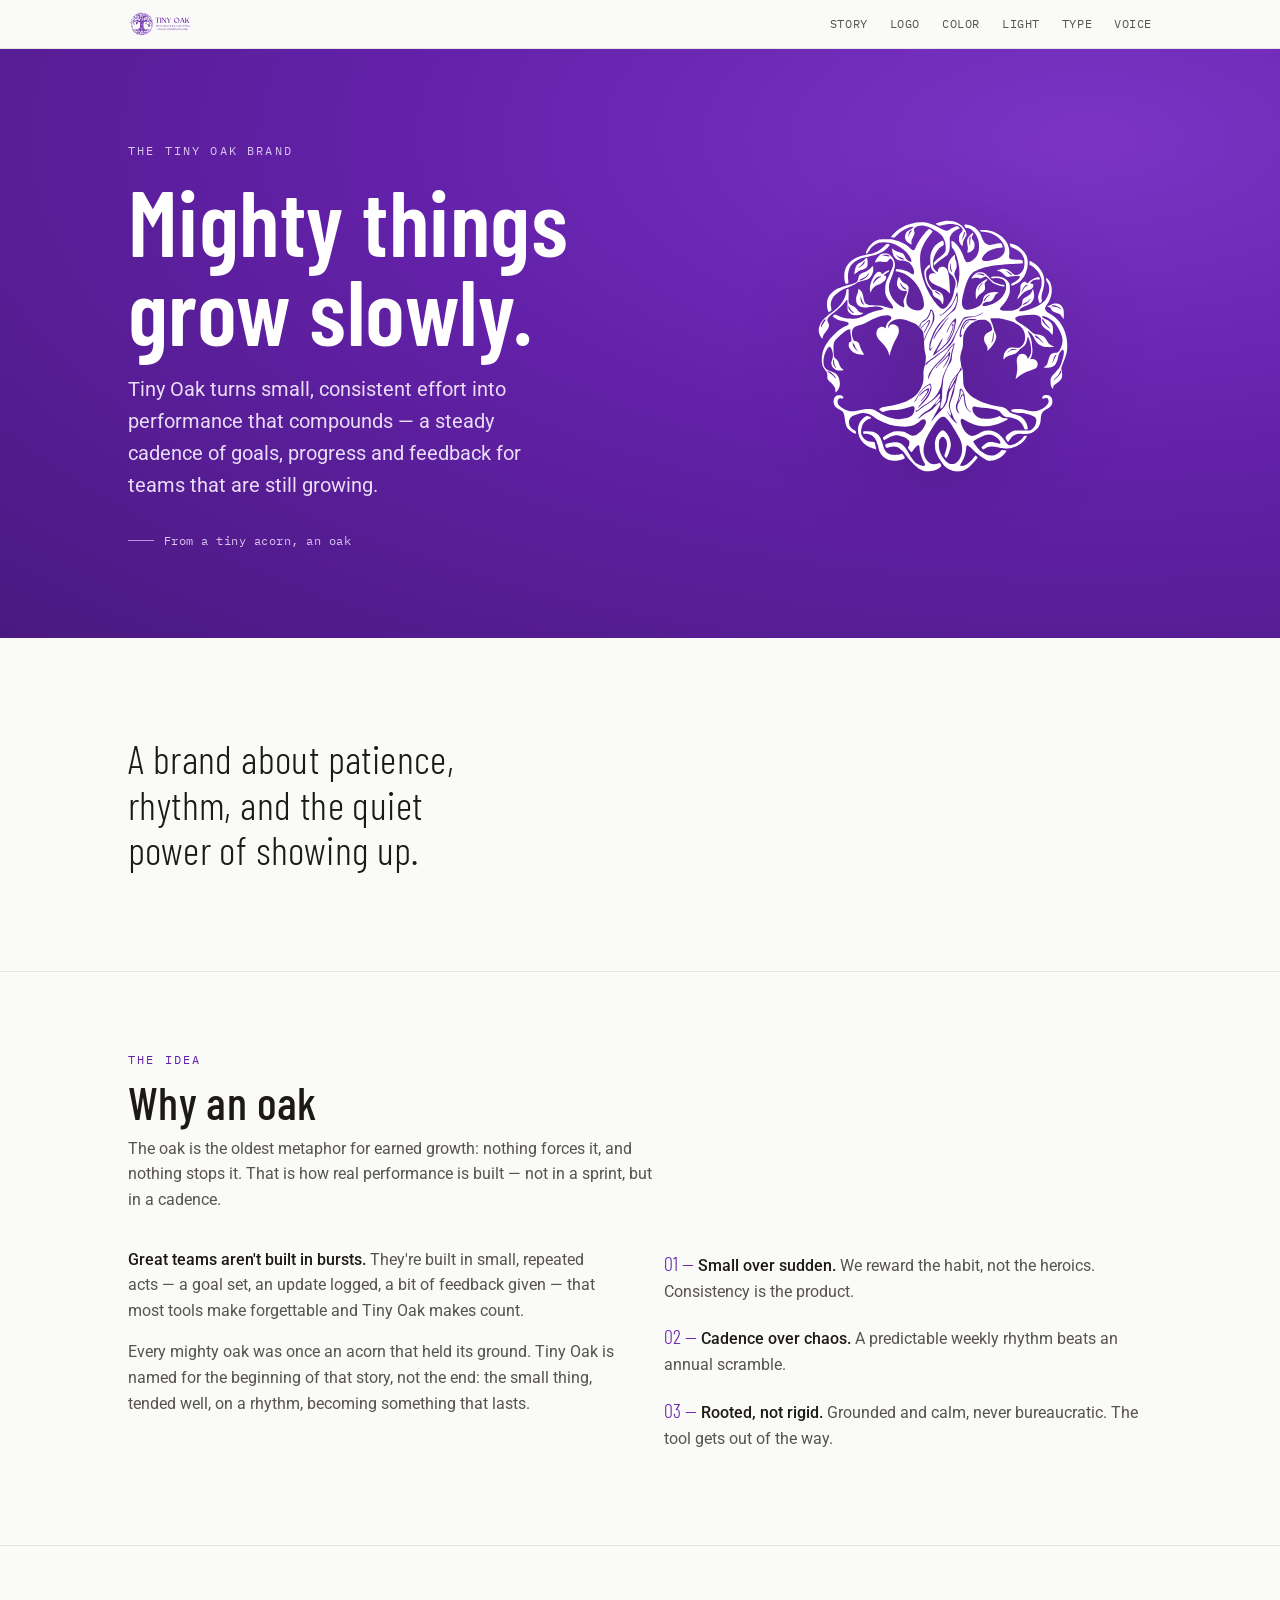
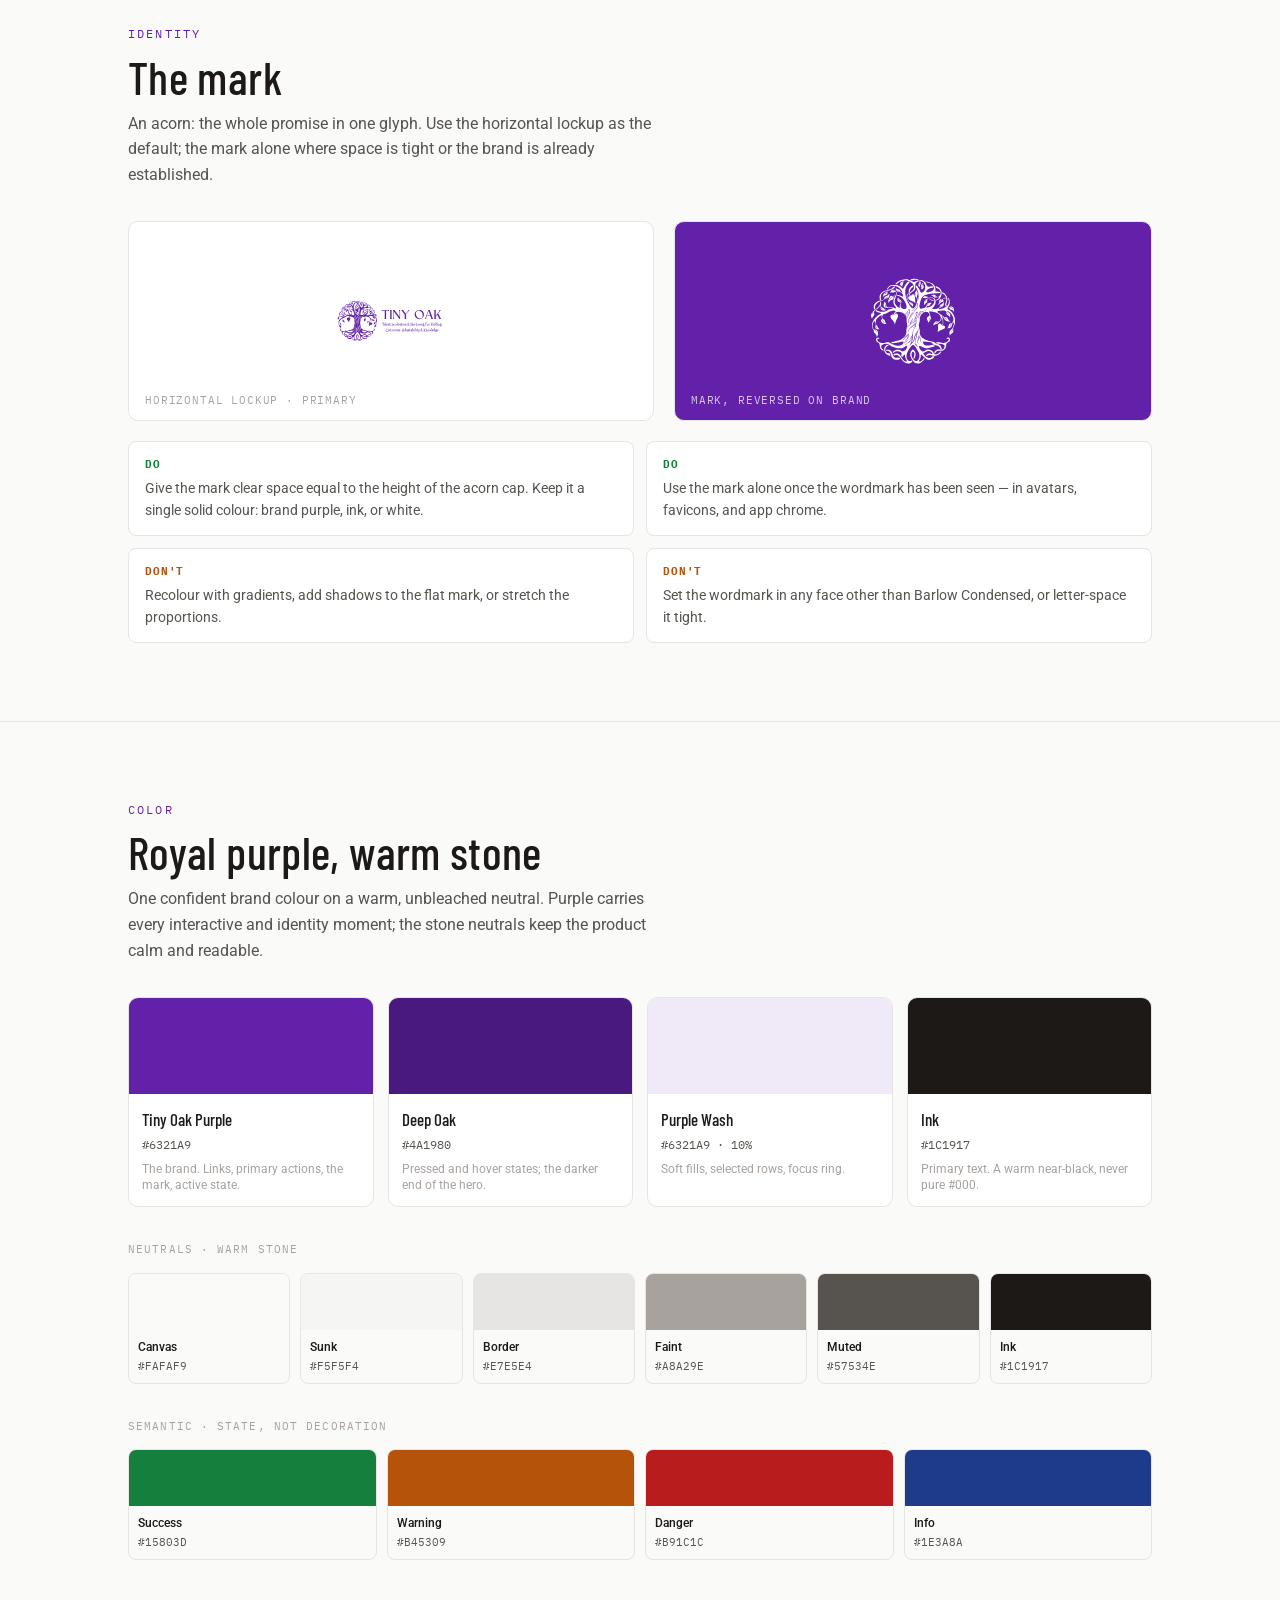
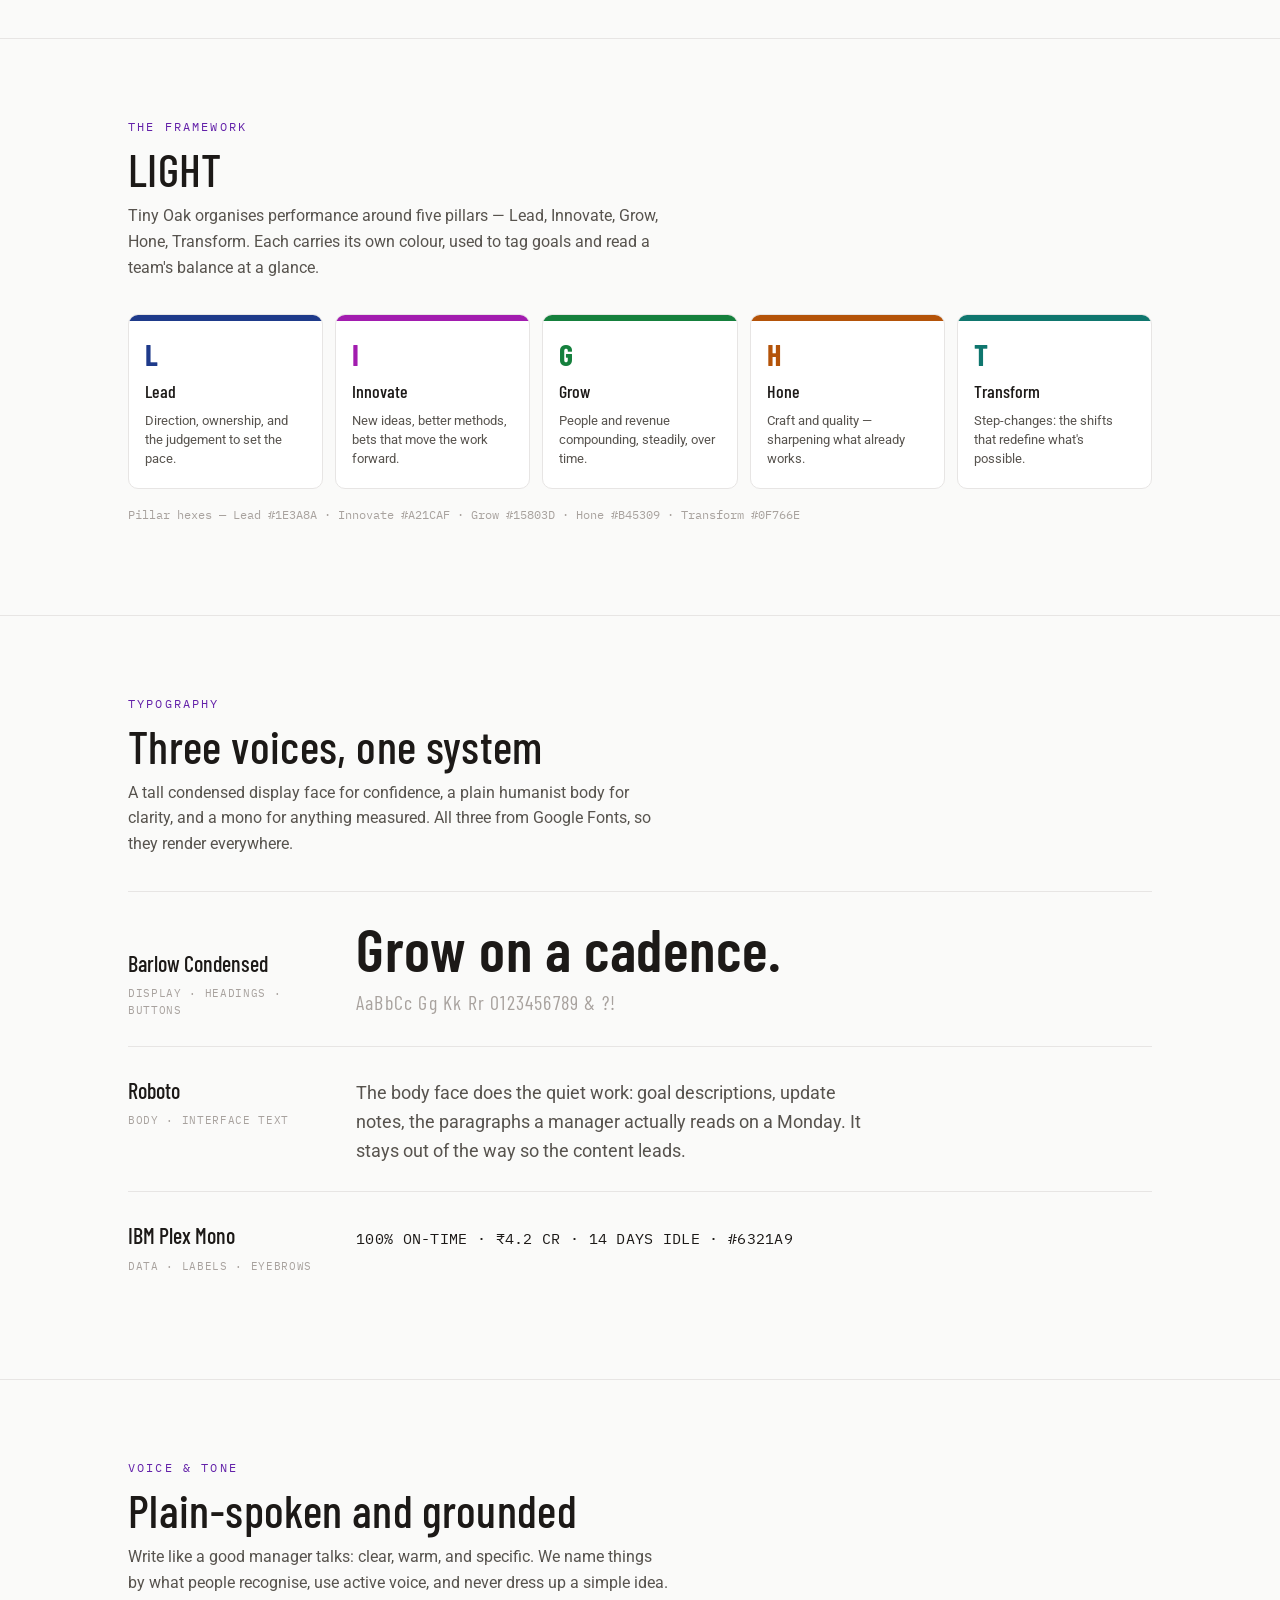
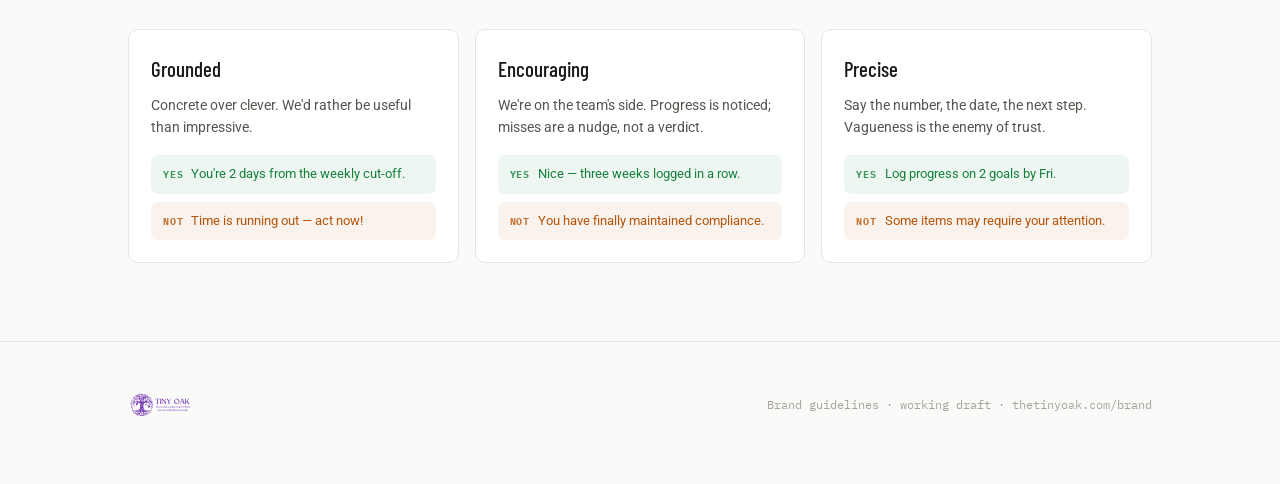
==== brand/index.html @ 5300f703 "Add Tiny Oak /brand guidelines page Static, no-build brand page for thetinyoak.com/brand: story, log" ====
<!doctype html>
<html lang="en">
<head>
<meta charset="utf-8">
<meta name="viewport" content="width=device-width, initial-scale=1">
<title>Tiny Oak — Brand</title>
<meta name="description" content="Tiny Oak brand guidelines: story, logo, colour, the LIGHT framework, typography and voice.">
<meta name="theme-color" content="#6321A9">
<link rel="icon" href="/favicon.svg" type="image/svg+xml">
<link rel="preconnect" href="https://fonts.googleapis.com">
<link rel="preconnect" href="https://fonts.gstatic.com" crossorigin>
<link rel="stylesheet" href="https://fonts.googleapis.com/css2?family=Barlow+Condensed:wght@300;400;500;600;700&family=IBM+Plex+Mono:wght@400;500&family=Roboto:wght@300;400;500;700&display=swap">
<style>
  :root {
    --canvas:#fafaf9; --surface:#ffffff; --surface-sunk:#f5f5f4;
    --border:#e7e5e4; --border-strong:#d6d3d1;
    --ink:#1c1917; --ink-muted:#57534e; --ink-faint:#a8a29e;
    --brand:#6321A9; --brand-soft:#6321a91a; --brand-strong:#4A1980;
    --lead:#1E3A8A; --innovate:#A21CAF; --grow:#15803D; --hone:#B45309; --transform:#0F766E;
    --font-display:'Barlow Condensed','Helvetica Neue',sans-serif;
    --font-body:'Roboto','Helvetica Neue',sans-serif;
    --font-mono:'IBM Plex Mono','Menlo',monospace;
    --maxw:1080px;
  }
  * { box-sizing: border-box; }
  html { scroll-behavior: smooth; }
  body { margin: 0; background: var(--canvas); color: var(--ink); font-family: var(--font-body); font-size: 16px; line-height: 1.6; -webkit-font-smoothing: antialiased; }
  img { max-width: 100%; }
  .mono { font-family: var(--font-mono); }
  .eyebrow { font-family: var(--font-mono); font-size: 12px; letter-spacing: .18em; text-transform: uppercase; color: var(--brand); }
  .wrap { max-width: var(--maxw); margin: 0 auto; padding: 0 28px; }
  .mark-white { filter: brightness(0) invert(1); }

  .bar { position: sticky; top: 0; z-index: 20; background: rgba(250,250,249,.86); backdrop-filter: saturate(1.4) blur(10px); border-bottom: 1px solid var(--border); }
  .bar-in { max-width: var(--maxw); margin: 0 auto; padding: 11px 28px; display: flex; align-items: center; justify-content: space-between; gap: 20px; }
  .bar-logo img { height: 26px; display: block; }
  .bar-nav { display: flex; gap: 22px; }
  .bar-nav a { font-family: var(--font-mono); font-size: 11.5px; letter-spacing: .05em; text-transform: uppercase; color: var(--ink-muted); text-decoration: none; }
  .bar-nav a:hover { color: var(--brand); }
  @media (max-width: 760px){ .bar-nav { display: none; } }

  .hero { position: relative; overflow: hidden; background: var(--brand); color: #fff; }
  .hero::after { content:""; position:absolute; inset:0; background: radial-gradient(120% 120% at 85% 15%, #7b34c4 0%, #6321A9 45%, #4A1980 100%); z-index:0; }
  .hero-in { position: relative; z-index: 1; max-width: var(--maxw); margin: 0 auto; padding: 92px 28px 88px; display: grid; grid-template-columns: 1.35fr 1fr; gap: 40px; align-items: center; }
  @media (max-width: 820px){ .hero-in { grid-template-columns: 1fr; padding: 64px 28px 60px; } }
  .hero .eyebrow { color: #d9c6f2; }
  .hero h1 { font-family: var(--font-display); font-weight: 600; font-size: clamp(46px, 8vw, 92px); line-height: .96; letter-spacing: .005em; margin: 16px 0 0; text-wrap: balance; }
  .hero p { font-size: clamp(16px, 2vw, 20px); color: #e9dcf7; max-width: 40ch; margin: 20px 0 0; }
  .hero-mark { display: grid; place-items: center; }
  .hero-mark img { width: min(260px, 66vw); height: auto; filter: brightness(0) invert(1) drop-shadow(0 12px 40px rgba(0,0,0,.28)); }
  .hero-tag { margin-top: 30px; display: inline-flex; gap: 10px; align-items: center; font-family: var(--font-mono); font-size: 12px; letter-spacing: .04em; color: #d9c6f2; }
  .hero-tag span { width: 26px; height: 1px; background: #b98fe4; }

  section { padding: 78px 0; border-bottom: 1px solid var(--border); }
  section.tight { padding: 58px 0; }
  .lede { font-family: var(--font-display); font-weight: 300; font-size: clamp(26px, 4vw, 40px); line-height: 1.14; letter-spacing: .01em; color: var(--ink); text-wrap: balance; max-width: 20ch; }
  .sec-head { display: flex; flex-direction: column; gap: 10px; margin-bottom: 34px; }
  .sec-head h2 { font-family: var(--font-display); font-weight: 500; font-size: clamp(30px, 4.4vw, 46px); line-height: 1.02; margin: 0; letter-spacing: .008em; }
  .sec-head p { font-size: 16px; color: var(--ink-muted); max-width: 60ch; margin: 0; }

  .story { display: grid; grid-template-columns: 1fr 1fr; gap: 48px; align-items: start; }
  @media (max-width: 760px){ .story { grid-template-columns: 1fr; gap: 28px; } }
  .story p { margin: 0 0 16px; color: var(--ink-muted); }
  .story p strong { color: var(--ink); font-weight: 500; }
  .pullnum { font-family: var(--font-display); font-weight: 300; font-size: 20px; color: var(--brand); }

  .logo-grid { display: grid; grid-template-columns: 1.1fr 1fr; gap: 20px; }
  @media (max-width: 760px){ .logo-grid { grid-template-columns: 1fr; } }
  .logo-card { border: 1px solid var(--border); border-radius: 10px; background: var(--surface); padding: 40px 34px; display: grid; place-items: center; min-height: 200px; position: relative; }
  .logo-card.ink { background: var(--brand); }
  .logo-card img.horiz { height: 46px; }
  .logo-card img.mk { width: 88px; }
  .logo-card .cap { position: absolute; left: 16px; bottom: 12px; font-family: var(--font-mono); font-size: 10.5px; letter-spacing: .08em; text-transform: uppercase; color: var(--ink-faint); }
  .logo-card.ink .cap { color: #d9c6f2; }
  .rules { display: grid; grid-template-columns: 1fr 1fr; gap: 12px; margin-top: 20px; }
  @media (max-width: 620px){ .rules { grid-template-columns: 1fr; } }
  .rule { border: 1px solid var(--border); border-radius: 8px; padding: 14px 16px; font-size: 13.5px; color: var(--ink-muted); background: var(--surface); }
  .rule b { display:block; font-family: var(--font-mono); font-size: 10.5px; letter-spacing: .08em; text-transform: uppercase; margin-bottom: 5px; }
  .rule.do b { color: var(--grow); } .rule.dont b { color: var(--hone); }

  .swatches { display: grid; grid-template-columns: repeat(4, 1fr); gap: 14px; }
  @media (max-width: 820px){ .swatches { grid-template-columns: repeat(2,1fr); } }
  .sw { border: 1px solid var(--border); border-radius: 10px; overflow: hidden; background: var(--surface); }
  .sw .chipc { height: 96px; }
  .sw .meta { padding: 12px 13px; }
  .sw .nm { font-family: var(--font-display); font-weight: 500; font-size: 17px; }
  .sw .hx { font-family: var(--font-mono); font-size: 12px; color: var(--ink-muted); margin-top: 2px; text-transform: uppercase; }
  .sw .role { font-size: 12px; color: var(--ink-faint); margin-top: 6px; line-height: 1.4; }
  .subhead { font-family: var(--font-mono); font-size: 11px; letter-spacing: .1em; text-transform: uppercase; color: var(--ink-faint); margin: 34px 0 14px; }
  .neutrals { display: grid; grid-template-columns: repeat(6,1fr); gap: 10px; }
  @media (max-width: 820px){ .neutrals { grid-template-columns: repeat(3,1fr); } }
  .nsw { border: 1px solid var(--border); border-radius: 8px; overflow: hidden; }
  .nsw .b { height: 56px; } .nsw .m { padding: 8px 9px; font-family: var(--font-mono); font-size: 10.5px; color: var(--ink-muted); } .nsw .m b { display:block; color: var(--ink); font-weight: 500; font-family: var(--font-body); font-size: 12px; margin-bottom: 1px; }

  .light { display: grid; grid-template-columns: repeat(5,1fr); gap: 12px; }
  @media (max-width: 820px){ .light { grid-template-columns: repeat(2,1fr); } }
  .pillar { border: 1px solid var(--border); border-radius: 10px; overflow: hidden; background: var(--surface); }
  .pillar .top { height: 6px; } .pillar .body { padding: 18px 16px 20px; }
  .pillar .lg { font-family: var(--font-display); font-weight: 700; font-size: 30px; line-height: 1; }
  .pillar .nm { font-family: var(--font-display); font-weight: 500; font-size: 18px; margin-top: 8px; }
  .pillar .ds { font-size: 13px; color: var(--ink-muted); margin-top: 6px; line-height: 1.45; }

  .type-row { border-top: 1px solid var(--border); padding: 26px 0; display: grid; grid-template-columns: 200px 1fr; gap: 28px; align-items: baseline; }
  @media (max-width: 720px){ .type-row { grid-template-columns: 1fr; gap: 10px; } }
  .type-meta .fn { font-family: var(--font-display); font-weight: 500; font-size: 22px; }
  .type-meta .role { font-family: var(--font-mono); font-size: 11px; letter-spacing: .06em; text-transform: uppercase; color: var(--ink-faint); margin-top: 4px; }
  .spec-display { font-family: var(--font-display); font-weight: 600; font-size: clamp(34px, 6vw, 60px); line-height: 1; letter-spacing: .01em; }
  .spec-body { font-family: var(--font-body); font-size: 18px; color: var(--ink-muted); max-width: 52ch; }
  .spec-mono { font-family: var(--font-mono); font-size: 15px; color: var(--ink); letter-spacing: .02em; }
  .glyphs { font-family: var(--font-display); font-weight: 400; font-size: 20px; color: var(--ink-faint); margin-top: 8px; letter-spacing: .06em; }

  .voice { display: grid; grid-template-columns: repeat(3,1fr); gap: 16px; }
  @media (max-width: 760px){ .voice { grid-template-columns: 1fr; } }
  .vcard { border: 1px solid var(--border); border-radius: 10px; padding: 22px; background: var(--surface); }
  .vcard h3 { font-family: var(--font-display); font-weight: 500; font-size: 21px; margin: 0 0 8px; }
  .vcard p { margin: 0; color: var(--ink-muted); font-size: 14px; }
  .vs { margin-top: 16px; display: grid; gap: 8px; }
  .vs div { font-size: 13px; padding: 9px 12px; border-radius: 7px; }
  .vs .y { background: #15803d12; color: var(--grow); } .vs .n { background: #b4530912; color: var(--hone); }
  .vs b { font-family: var(--font-mono); font-size: 10px; letter-spacing: .08em; text-transform: uppercase; margin-right: 8px; opacity: .8; }

  footer { padding: 50px 0 66px; }
  .foot { display: flex; justify-content: space-between; align-items: center; gap: 20px; flex-wrap: wrap; }
  .foot img { height: 26px; }
  .foot .note { font-family: var(--font-mono); font-size: 11.5px; color: var(--ink-faint); }

  [data-reveal] { opacity: 0; transform: translateY(14px); transition: opacity .6s ease, transform .6s ease; }
  [data-reveal].in { opacity: 1; transform: none; }
  @media (prefers-reduced-motion: reduce){ html{scroll-behavior:auto;} [data-reveal]{opacity:1;transform:none;transition:none;} }
</style>
</head>
<body>

<div class="bar">
  <div class="bar-in">
    <a class="bar-logo" href="/" aria-label="Tiny Oak home"><img src="/logos/tinyoak-horizontal.svg" alt="Tiny Oak"></a>
    <nav class="bar-nav">
      <a href="#story">Story</a><a href="#logo">Logo</a><a href="#color">Color</a>
      <a href="#light">LIGHT</a><a href="#type">Type</a><a href="#voice">Voice</a>
    </nav>
  </div>
</div>

<header class="hero">
  <div class="hero-in">
    <div>
      <div class="eyebrow">The Tiny Oak Brand</div>
      <h1>Mighty things<br>grow slowly.</h1>
      <p>Tiny Oak turns small, consistent effort into performance that compounds — a steady cadence of goals, progress and feedback for teams that are still growing.</p>
      <div class="hero-tag"><span></span>From a tiny acorn, an oak</div>
    </div>
    <div class="hero-mark"><img src="/logos/tinyoak-mark.svg" alt=""></div>
  </div>
</header>

<section class="tight">
  <div class="wrap"><p class="lede" data-reveal>A brand about patience, rhythm, and the quiet power of showing up.</p></div>
</section>

<section id="story">
  <div class="wrap">
    <div class="sec-head" data-reveal>
      <div class="eyebrow">The idea</div>
      <h2>Why an oak</h2>
      <p>The oak is the oldest metaphor for earned growth: nothing forces it, and nothing stops it. That is how real performance is built — not in a sprint, but in a cadence.</p>
    </div>
    <div class="story" data-reveal>
      <div>
        <p><strong>Great teams aren't built in bursts.</strong> They're built in small, repeated acts — a goal set, an update logged, a bit of feedback given — that most tools make forgettable and Tiny Oak makes count.</p>
        <p>Every mighty oak was once an acorn that held its ground. Tiny Oak is named for the beginning of that story, not the end: the small thing, tended well, on a rhythm, becoming something that lasts.</p>
      </div>
      <div>
        <p><span class="pullnum">01 —</span> <strong>Small over sudden.</strong> We reward the habit, not the heroics. Consistency is the product.</p>
        <p><span class="pullnum">02 —</span> <strong>Cadence over chaos.</strong> A predictable weekly rhythm beats an annual scramble.</p>
        <p><span class="pullnum">03 —</span> <strong>Rooted, not rigid.</strong> Grounded and calm, never bureaucratic. The tool gets out of the way.</p>
      </div>
    </div>
  </div>
</section>

<section id="logo">
  <div class="wrap">
    <div class="sec-head" data-reveal>
      <div class="eyebrow">Identity</div>
      <h2>The mark</h2>
      <p>An acorn: the whole promise in one glyph. Use the horizontal lockup as the default; the mark alone where space is tight or the brand is already established.</p>
    </div>
    <div class="logo-grid" data-reveal>
      <div class="logo-card"><img class="horiz" src="/logos/tinyoak-horizontal.svg" alt="Tiny Oak horizontal lockup"><span class="cap">Horizontal lockup · primary</span></div>
      <div class="logo-card ink"><img class="mk mark-white" src="/logos/tinyoak-mark.svg" alt="Tiny Oak mark, reversed"><span class="cap">Mark, reversed on brand</span></div>
    </div>
    <div class="rules" data-reveal>
      <div class="rule do"><b>Do</b>Give the mark clear space equal to the height of the acorn cap. Keep it a single solid colour: brand purple, ink, or white.</div>
      <div class="rule do"><b>Do</b>Use the mark alone once the wordmark has been seen — in avatars, favicons, and app chrome.</div>
      <div class="rule dont"><b>Don't</b>Recolour with gradients, add shadows to the flat mark, or stretch the proportions.</div>
      <div class="rule dont"><b>Don't</b>Set the wordmark in any face other than Barlow Condensed, or letter-space it tight.</div>
    </div>
  </div>
</section>

<section id="color">
  <div class="wrap">
    <div class="sec-head" data-reveal>
      <div class="eyebrow">Color</div>
      <h2>Royal purple, warm stone</h2>
      <p>One confident brand colour on a warm, unbleached neutral. Purple carries every interactive and identity moment; the stone neutrals keep the product calm and readable.</p>
    </div>
    <div class="swatches" data-reveal>
      <div class="sw"><div class="chipc" style="background:#6321A9"></div><div class="meta"><div class="nm">Tiny Oak Purple</div><div class="hx">#6321A9</div><div class="role">The brand. Links, primary actions, the mark, active state.</div></div></div>
      <div class="sw"><div class="chipc" style="background:#4A1980"></div><div class="meta"><div class="nm">Deep Oak</div><div class="hx">#4A1980</div><div class="role">Pressed and hover states; the darker end of the hero.</div></div></div>
      <div class="sw"><div class="chipc" style="background:#f0e9f7"></div><div class="meta"><div class="nm">Purple Wash</div><div class="hx">#6321A9 · 10%</div><div class="role">Soft fills, selected rows, focus ring.</div></div></div>
      <div class="sw"><div class="chipc" style="background:#1c1917"></div><div class="meta"><div class="nm">Ink</div><div class="hx">#1C1917</div><div class="role">Primary text. A warm near-black, never pure #000.</div></div></div>
    </div>
    <div class="subhead" data-reveal>Neutrals · warm stone</div>
    <div class="neutrals" data-reveal>
      <div class="nsw"><div class="b" style="background:#fafaf9"></div><div class="m"><b>Canvas</b>#FAFAF9</div></div>
      <div class="nsw"><div class="b" style="background:#f5f5f4"></div><div class="m"><b>Sunk</b>#F5F5F4</div></div>
      <div class="nsw"><div class="b" style="background:#e7e5e4"></div><div class="m"><b>Border</b>#E7E5E4</div></div>
      <div class="nsw"><div class="b" style="background:#a8a29e"></div><div class="m"><b>Faint</b>#A8A29E</div></div>
      <div class="nsw"><div class="b" style="background:#57534e"></div><div class="m"><b>Muted</b>#57534E</div></div>
      <div class="nsw"><div class="b" style="background:#1c1917"></div><div class="m"><b>Ink</b>#1C1917</div></div>
    </div>
    <div class="subhead" data-reveal>Semantic · state, not decoration</div>
    <div class="neutrals" data-reveal style="grid-template-columns:repeat(4,1fr)">
      <div class="nsw"><div class="b" style="background:#15803D"></div><div class="m"><b>Success</b>#15803D</div></div>
      <div class="nsw"><div class="b" style="background:#B45309"></div><div class="m"><b>Warning</b>#B45309</div></div>
      <div class="nsw"><div class="b" style="background:#B91C1C"></div><div class="m"><b>Danger</b>#B91C1C</div></div>
      <div class="nsw"><div class="b" style="background:#1E3A8A"></div><div class="m"><b>Info</b>#1E3A8A</div></div>
    </div>
  </div>
</section>

<section id="light">
  <div class="wrap">
    <div class="sec-head" data-reveal>
      <div class="eyebrow">The framework</div>
      <h2>LIGHT</h2>
      <p>Tiny Oak organises performance around five pillars — Lead, Innovate, Grow, Hone, Transform. Each carries its own colour, used to tag goals and read a team's balance at a glance.</p>
    </div>
    <div class="light" data-reveal>
      <div class="pillar"><div class="top" style="background:var(--lead)"></div><div class="body"><div class="lg" style="color:var(--lead)">L</div><div class="nm">Lead</div><div class="ds">Direction, ownership, and the judgement to set the pace.</div></div></div>
      <div class="pillar"><div class="top" style="background:var(--innovate)"></div><div class="body"><div class="lg" style="color:var(--innovate)">I</div><div class="nm">Innovate</div><div class="ds">New ideas, better methods, bets that move the work forward.</div></div></div>
      <div class="pillar"><div class="top" style="background:var(--grow)"></div><div class="body"><div class="lg" style="color:var(--grow)">G</div><div class="nm">Grow</div><div class="ds">People and revenue compounding, steadily, over time.</div></div></div>
      <div class="pillar"><div class="top" style="background:var(--hone)"></div><div class="body"><div class="lg" style="color:var(--hone)">H</div><div class="nm">Hone</div><div class="ds">Craft and quality — sharpening what already works.</div></div></div>
      <div class="pillar"><div class="top" style="background:var(--transform)"></div><div class="body"><div class="lg" style="color:var(--transform)">T</div><div class="nm">Transform</div><div class="ds">Step-changes: the shifts that redefine what's possible.</div></div></div>
    </div>
    <p class="mono" style="font-size:12px;color:var(--ink-faint);margin-top:16px" data-reveal>Pillar hexes — Lead #1E3A8A · Innovate #A21CAF · Grow #15803D · Hone #B45309 · Transform #0F766E</p>
  </div>
</section>

<section id="type">
  <div class="wrap">
    <div class="sec-head" data-reveal>
      <div class="eyebrow">Typography</div>
      <h2>Three voices, one system</h2>
      <p>A tall condensed display face for confidence, a plain humanist body for clarity, and a mono for anything measured. All three from Google Fonts, so they render everywhere.</p>
    </div>
    <div data-reveal>
      <div class="type-row">
        <div class="type-meta"><div class="fn">Barlow Condensed</div><div class="role">Display · headings · buttons</div></div>
        <div><div class="spec-display">Grow on a cadence.</div><div class="glyphs">AaBbCc Gg Kk Rr 0123456789 &amp; ?!</div></div>
      </div>
      <div class="type-row">
        <div class="type-meta"><div class="fn">Roboto</div><div class="role">Body · interface text</div></div>
        <div><div class="spec-body">The body face does the quiet work: goal descriptions, update notes, the paragraphs a manager actually reads on a Monday. It stays out of the way so the content leads.</div></div>
      </div>
      <div class="type-row">
        <div class="type-meta"><div class="fn">IBM Plex Mono</div><div class="role">Data · labels · eyebrows</div></div>
        <div><div class="spec-mono">100% ON-TIME · ₹4.2 CR · 14 DAYS IDLE · #6321A9</div></div>
      </div>
    </div>
  </div>
</section>

<section id="voice">
  <div class="wrap">
    <div class="sec-head" data-reveal>
      <div class="eyebrow">Voice &amp; tone</div>
      <h2>Plain-spoken and grounded</h2>
      <p>Write like a good manager talks: clear, warm, and specific. We name things by what people recognise, use active voice, and never dress up a simple idea.</p>
    </div>
    <div class="voice" data-reveal>
      <div class="vcard"><h3>Grounded</h3><p>Concrete over clever. We'd rather be useful than impressive.</p><div class="vs"><div class="y"><b>Yes</b>You're 2 days from the weekly cut-off.</div><div class="n"><b>Not</b>Time is running out — act now!</div></div></div>
      <div class="vcard"><h3>Encouraging</h3><p>We're on the team's side. Progress is noticed; misses are a nudge, not a verdict.</p><div class="vs"><div class="y"><b>Yes</b>Nice — three weeks logged in a row.</div><div class="n"><b>Not</b>You have finally maintained compliance.</div></div></div>
      <div class="vcard"><h3>Precise</h3><p>Say the number, the date, the next step. Vagueness is the enemy of trust.</p><div class="vs"><div class="y"><b>Yes</b>Log progress on 2 goals by Fri.</div><div class="n"><b>Not</b>Some items may require your attention.</div></div></div>
    </div>
  </div>
</section>

<footer>
  <div class="wrap">
    <div class="foot">
      <img src="/logos/tinyoak-horizontal.svg" alt="Tiny Oak">
      <div class="note">Brand guidelines · working draft · thetinyoak.com/brand</div>
    </div>
  </div>
</footer>

<script>
  (function(){
    var els = document.querySelectorAll('[data-reveal]');
    if (!('IntersectionObserver' in window)) { els.forEach(function(e){ e.classList.add('in'); }); return; }
    var io = new IntersectionObserver(function(entries){
      entries.forEach(function(en){ if (en.isIntersecting){ en.target.classList.add('in'); io.unobserve(en.target); } });
    }, { threshold: 0.14 });
    els.forEach(function(e){ io.observe(e); });
  })();
</script>
</body>
</html>
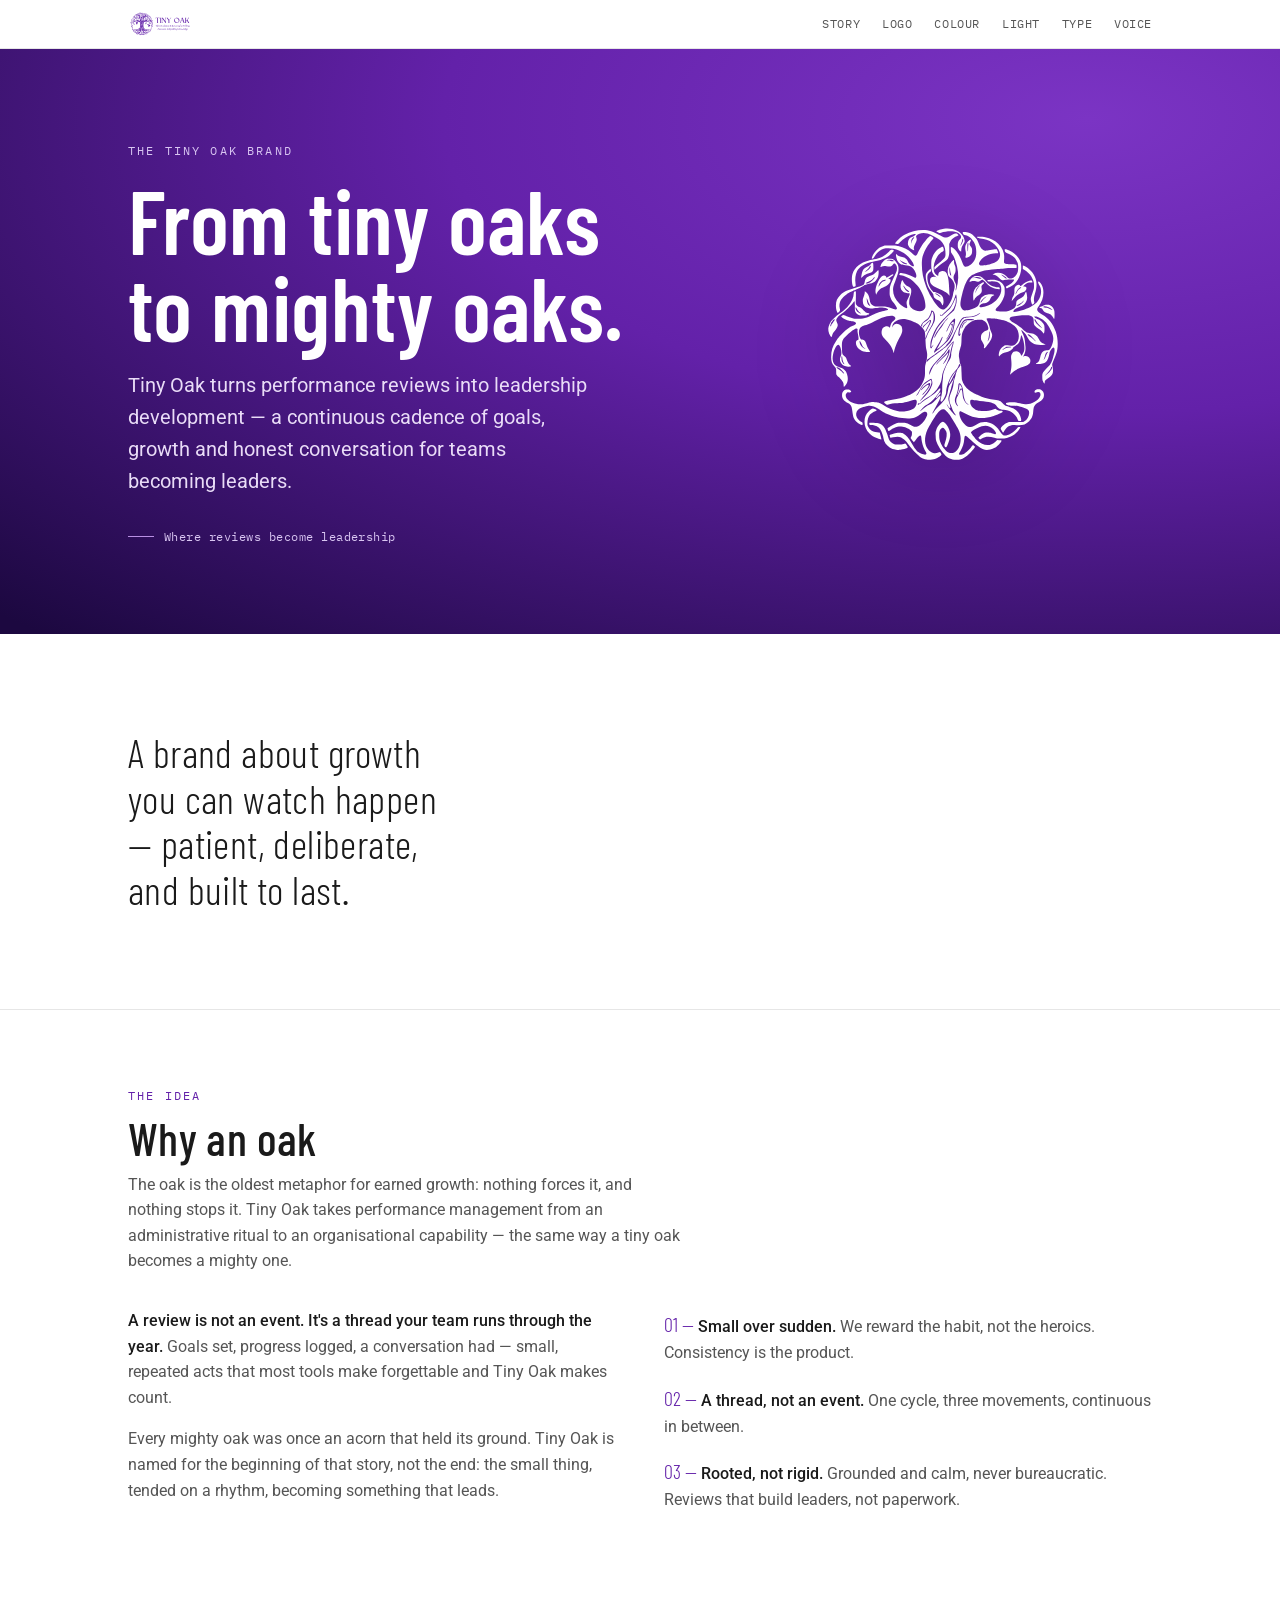
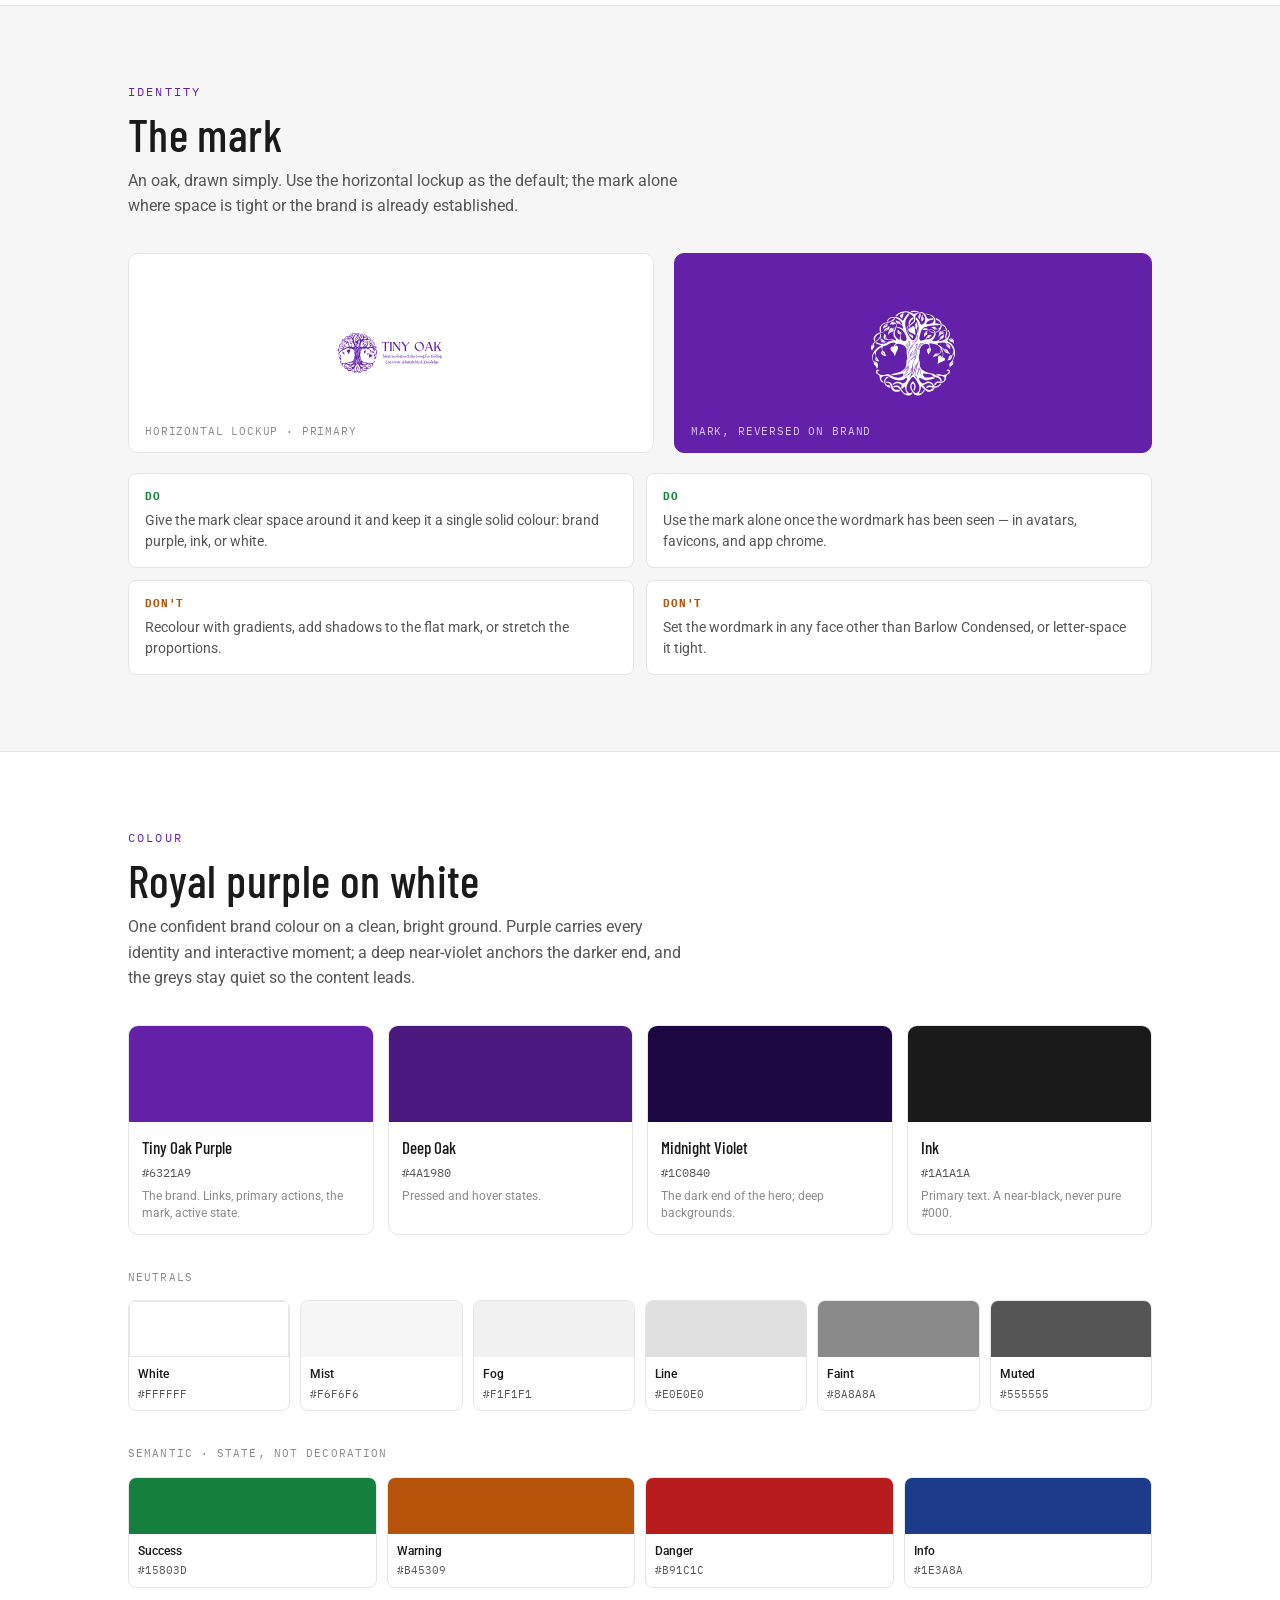
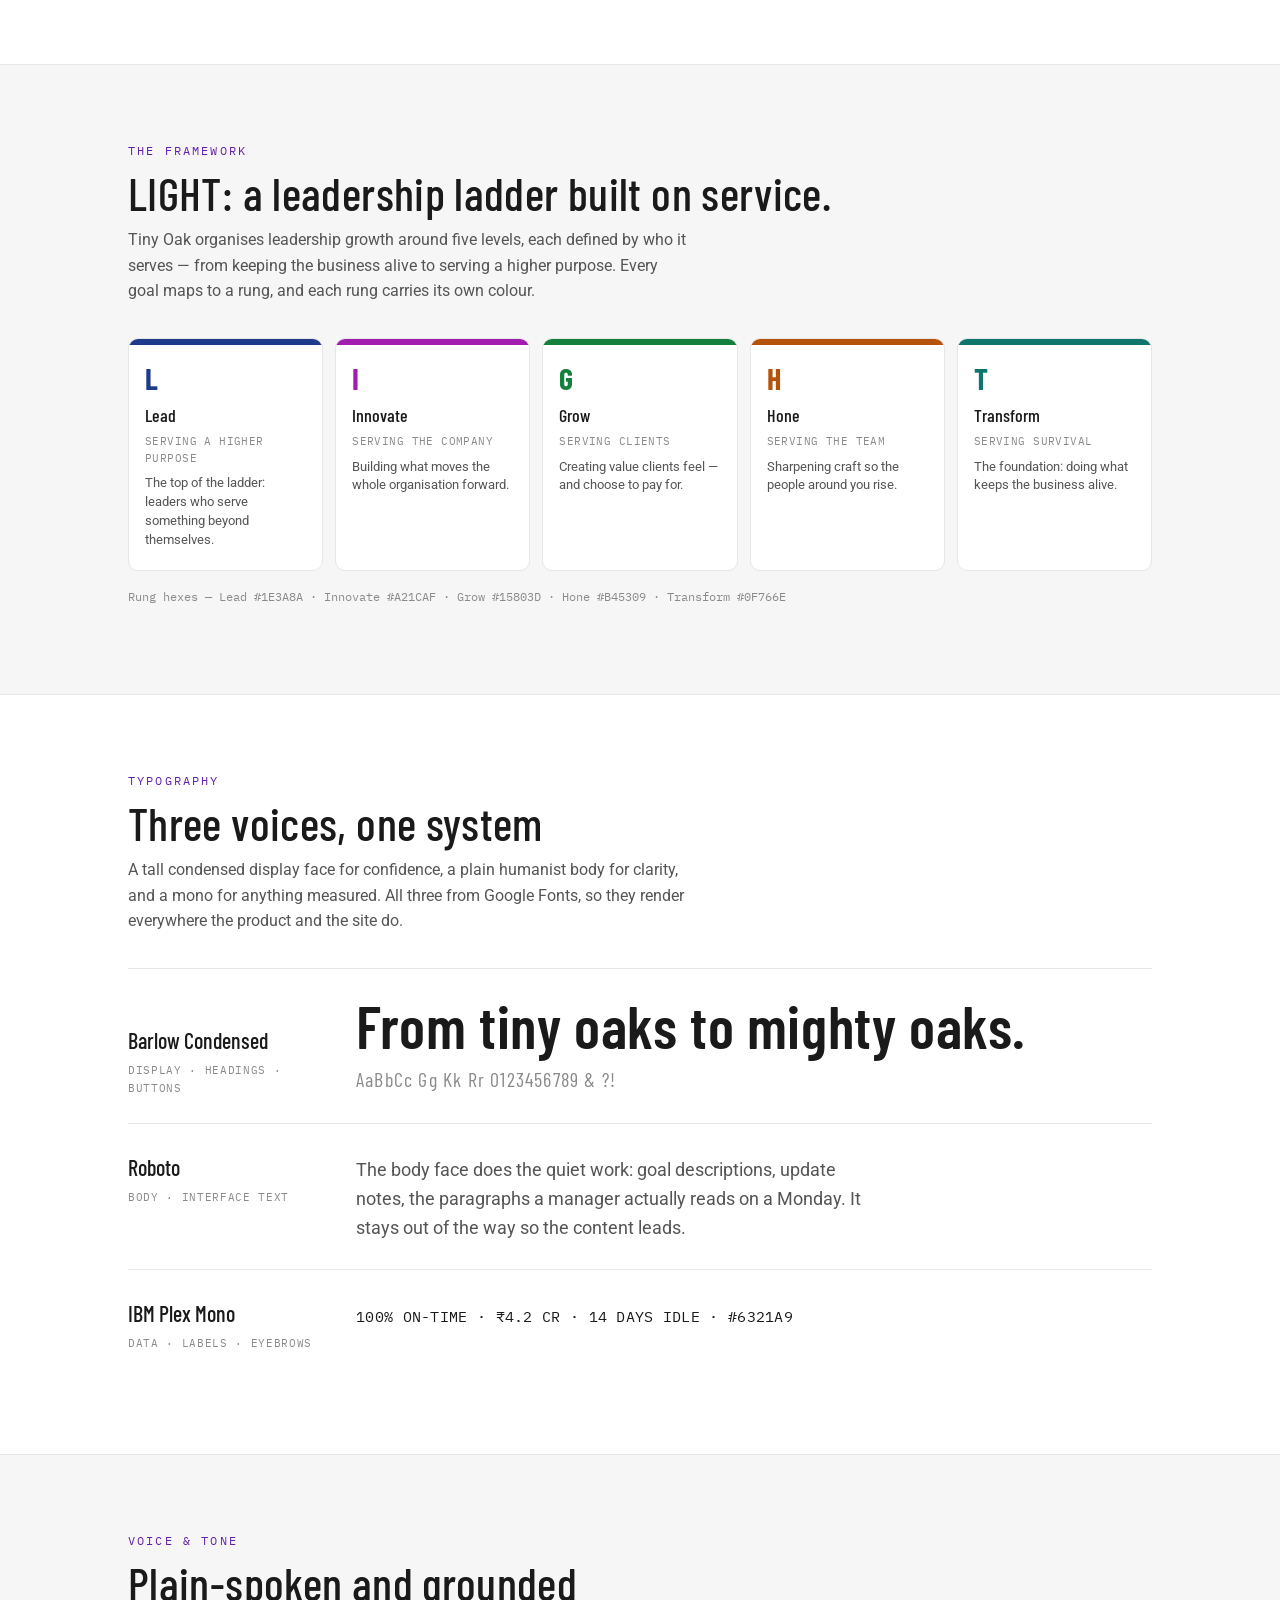
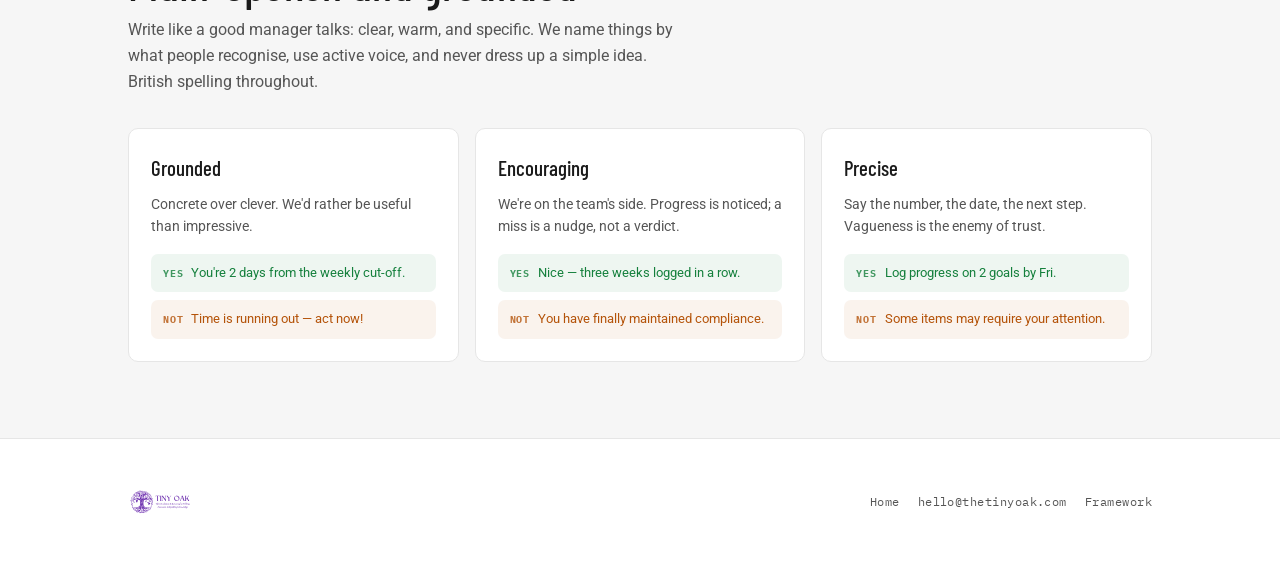
==== commit af89fd4e: "Import landing site + align brand page to it - Add index.html (the current thetinyoak.com landing) a" ====
--- a/brand/index.html
+++ b/brand/index.html
@@ -11,14 +11,16 @@
 <link rel="preconnect" href="https://fonts.gstatic.com" crossorigin>
 <link rel="stylesheet" href="https://fonts.googleapis.com/css2?family=Barlow+Condensed:wght@300;400;500;600;700&family=IBM+Plex+Mono:wght@400;500&family=Roboto:wght@300;400;500;700&display=swap">
 <style>
+  /* Matches the thetinyoak.com landing + app tokens: white ground, #1a1a1a ink,
+     brand #6321A9, deep #1c0840; Barlow Condensed / Roboto / IBM Plex Mono. */
   :root {
-    --canvas:#fafaf9; --surface:#ffffff; --surface-sunk:#f5f5f4;
-    --border:#e7e5e4; --border-strong:#d6d3d1;
-    --ink:#1c1917; --ink-muted:#57534e; --ink-faint:#a8a29e;
-    --brand:#6321A9; --brand-soft:#6321a91a; --brand-strong:#4A1980;
+    --canvas:#ffffff; --surface:#ffffff; --surface-sunk:#f6f6f6;
+    --border:#e6e6e6; --border-strong:#d4d4d4;
+    --ink:#1a1a1a; --ink-muted:#555555; --ink-faint:#8a8a8a;
+    --brand:#6321A9; --brand-soft:#6321a914; --brand-strong:#4A1980; --deep:#1c0840;
     --lead:#1E3A8A; --innovate:#A21CAF; --grow:#15803D; --hone:#B45309; --transform:#0F766E;
     --font-display:'Barlow Condensed','Helvetica Neue',sans-serif;
-    --font-body:'Roboto','Helvetica Neue',sans-serif;
+    --font-body:'Roboto',-apple-system,BlinkMacSystemFont,sans-serif;
     --font-mono:'IBM Plex Mono','Menlo',monospace;
     --maxw:1080px;
   }
@@ -31,32 +33,33 @@
   .wrap { max-width: var(--maxw); margin: 0 auto; padding: 0 28px; }
   .mark-white { filter: brightness(0) invert(1); }
 
-  .bar { position: sticky; top: 0; z-index: 20; background: rgba(250,250,249,.86); backdrop-filter: saturate(1.4) blur(10px); border-bottom: 1px solid var(--border); }
+  .bar { position: sticky; top: 0; z-index: 20; background: rgba(255,255,255,.9); backdrop-filter: saturate(1.4) blur(10px); border-bottom: 1px solid var(--border); }
   .bar-in { max-width: var(--maxw); margin: 0 auto; padding: 11px 28px; display: flex; align-items: center; justify-content: space-between; gap: 20px; }
   .bar-logo img { height: 26px; display: block; }
   .bar-nav { display: flex; gap: 22px; }
   .bar-nav a { font-family: var(--font-mono); font-size: 11.5px; letter-spacing: .05em; text-transform: uppercase; color: var(--ink-muted); text-decoration: none; }
   .bar-nav a:hover { color: var(--brand); }
-  @media (max-width: 760px){ .bar-nav { display: none; } }
+  @media (max-width: 800px){ .bar-nav { display: none; } }
 
   .hero { position: relative; overflow: hidden; background: var(--brand); color: #fff; }
-  .hero::after { content:""; position:absolute; inset:0; background: radial-gradient(120% 120% at 85% 15%, #7b34c4 0%, #6321A9 45%, #4A1980 100%); z-index:0; }
+  .hero::after { content:""; position:absolute; inset:0; background: radial-gradient(120% 120% at 85% 12%, #7b34c4 0%, #6321A9 42%, #1c0840 100%); z-index:0; }
   .hero-in { position: relative; z-index: 1; max-width: var(--maxw); margin: 0 auto; padding: 92px 28px 88px; display: grid; grid-template-columns: 1.35fr 1fr; gap: 40px; align-items: center; }
   @media (max-width: 820px){ .hero-in { grid-template-columns: 1fr; padding: 64px 28px 60px; } }
   .hero .eyebrow { color: #d9c6f2; }
-  .hero h1 { font-family: var(--font-display); font-weight: 600; font-size: clamp(46px, 8vw, 92px); line-height: .96; letter-spacing: .005em; margin: 16px 0 0; text-wrap: balance; }
-  .hero p { font-size: clamp(16px, 2vw, 20px); color: #e9dcf7; max-width: 40ch; margin: 20px 0 0; }
+  .hero h1 { font-family: var(--font-display); font-weight: 600; font-size: clamp(46px, 8vw, 90px); line-height: .96; letter-spacing: .005em; margin: 16px 0 0; text-wrap: balance; }
+  .hero p { font-size: clamp(16px, 2vw, 20px); color: #e9dcf7; max-width: 42ch; margin: 20px 0 0; }
   .hero-mark { display: grid; place-items: center; }
-  .hero-mark img { width: min(260px, 66vw); height: auto; filter: brightness(0) invert(1) drop-shadow(0 12px 40px rgba(0,0,0,.28)); }
+  .hero-mark img { width: min(240px, 62vw); height: auto; filter: brightness(0) invert(1) drop-shadow(0 12px 40px rgba(0,0,0,.32)); }
   .hero-tag { margin-top: 30px; display: inline-flex; gap: 10px; align-items: center; font-family: var(--font-mono); font-size: 12px; letter-spacing: .04em; color: #d9c6f2; }
   .hero-tag span { width: 26px; height: 1px; background: #b98fe4; }
 
-  section { padding: 78px 0; border-bottom: 1px solid var(--border); }
-  section.tight { padding: 58px 0; }
-  .lede { font-family: var(--font-display); font-weight: 300; font-size: clamp(26px, 4vw, 40px); line-height: 1.14; letter-spacing: .01em; color: var(--ink); text-wrap: balance; max-width: 20ch; }
+  section { padding: 76px 0; border-bottom: 1px solid var(--border); }
+  section.tight { padding: 56px 0; }
+  section.sunk { background: var(--surface-sunk); }
+  .lede { font-family: var(--font-display); font-weight: 300; font-size: clamp(26px, 4vw, 40px); line-height: 1.14; letter-spacing: .01em; color: var(--ink); text-wrap: balance; max-width: 22ch; }
   .sec-head { display: flex; flex-direction: column; gap: 10px; margin-bottom: 34px; }
   .sec-head h2 { font-family: var(--font-display); font-weight: 500; font-size: clamp(30px, 4.4vw, 46px); line-height: 1.02; margin: 0; letter-spacing: .008em; }
-  .sec-head p { font-size: 16px; color: var(--ink-muted); max-width: 60ch; margin: 0; }
+  .sec-head p { font-size: 16px; color: var(--ink-muted); max-width: 62ch; margin: 0; }
 
   .story { display: grid; grid-template-columns: 1fr 1fr; gap: 48px; align-items: start; }
   @media (max-width: 760px){ .story { grid-template-columns: 1fr; gap: 28px; } }
@@ -67,7 +70,7 @@
   .logo-grid { display: grid; grid-template-columns: 1.1fr 1fr; gap: 20px; }
   @media (max-width: 760px){ .logo-grid { grid-template-columns: 1fr; } }
   .logo-card { border: 1px solid var(--border); border-radius: 10px; background: var(--surface); padding: 40px 34px; display: grid; place-items: center; min-height: 200px; position: relative; }
-  .logo-card.ink { background: var(--brand); }
+  .logo-card.ink { background: var(--brand); border-color: var(--brand); }
   .logo-card img.horiz { height: 46px; }
   .logo-card img.mk { width: 88px; }
   .logo-card .cap { position: absolute; left: 16px; bottom: 12px; font-family: var(--font-mono); font-size: 10.5px; letter-spacing: .08em; text-transform: uppercase; color: var(--ink-faint); }
@@ -98,7 +101,8 @@
   .pillar .top { height: 6px; } .pillar .body { padding: 18px 16px 20px; }
   .pillar .lg { font-family: var(--font-display); font-weight: 700; font-size: 30px; line-height: 1; }
   .pillar .nm { font-family: var(--font-display); font-weight: 500; font-size: 18px; margin-top: 8px; }
-  .pillar .ds { font-size: 13px; color: var(--ink-muted); margin-top: 6px; line-height: 1.45; }
+  .pillar .sv { font-family: var(--font-mono); font-size: 10.5px; letter-spacing: .04em; text-transform: uppercase; color: var(--ink-faint); margin-top: 3px; }
+  .pillar .ds { font-size: 13px; color: var(--ink-muted); margin-top: 8px; line-height: 1.45; }
 
   .type-row { border-top: 1px solid var(--border); padding: 26px 0; display: grid; grid-template-columns: 200px 1fr; gap: 28px; align-items: baseline; }
   @media (max-width: 720px){ .type-row { grid-template-columns: 1fr; gap: 10px; } }
@@ -122,7 +126,9 @@
   footer { padding: 50px 0 66px; }
   .foot { display: flex; justify-content: space-between; align-items: center; gap: 20px; flex-wrap: wrap; }
   .foot img { height: 26px; }
-  .foot .note { font-family: var(--font-mono); font-size: 11.5px; color: var(--ink-faint); }
+  .foot .links { display: flex; gap: 18px; font-family: var(--font-mono); font-size: 11.5px; letter-spacing: .04em; }
+  .foot .links a { color: var(--ink-muted); text-decoration: none; }
+  .foot .links a:hover { color: var(--brand); }
 
   [data-reveal] { opacity: 0; transform: translateY(14px); transition: opacity .6s ease, transform .6s ease; }
   [data-reveal].in { opacity: 1; transform: none; }
@@ -133,9 +139,9 @@
 
 <div class="bar">
   <div class="bar-in">
-    <a class="bar-logo" href="/" aria-label="Tiny Oak home"><img src="/logos/tinyoak-horizontal.svg" alt="Tiny Oak"></a>
+    <a class="bar-logo" href="/" aria-label="Tiny Oak home"><img src="/assets/tinyoak-logo-horizontal.svg" alt="Tiny Oak"></a>
     <nav class="bar-nav">
-      <a href="#story">Story</a><a href="#logo">Logo</a><a href="#color">Color</a>
+      <a href="#story">Story</a><a href="#logo">Logo</a><a href="#color">Colour</a>
       <a href="#light">LIGHT</a><a href="#type">Type</a><a href="#voice">Voice</a>
     </nav>
   </div>
@@ -145,16 +151,16 @@
   <div class="hero-in">
     <div>
       <div class="eyebrow">The Tiny Oak Brand</div>
-      <h1>Mighty things<br>grow slowly.</h1>
-      <p>Tiny Oak turns small, consistent effort into performance that compounds — a steady cadence of goals, progress and feedback for teams that are still growing.</p>
-      <div class="hero-tag"><span></span>From a tiny acorn, an oak</div>
+      <h1>From tiny oaks<br>to mighty oaks.</h1>
+      <p>Tiny Oak turns performance reviews into leadership development — a continuous cadence of goals, growth and honest conversation for teams becoming leaders.</p>
+      <div class="hero-tag"><span></span>Where reviews become leadership</div>
     </div>
     <div class="hero-mark"><img src="/logos/tinyoak-mark.svg" alt=""></div>
   </div>
 </header>
 
 <section class="tight">
-  <div class="wrap"><p class="lede" data-reveal>A brand about patience, rhythm, and the quiet power of showing up.</p></div>
+  <div class="wrap"><p class="lede" data-reveal>A brand about growth you can watch happen — patient, deliberate, and built to last.</p></div>
 </section>
 
 <section id="story">
@@ -162,35 +168,35 @@
     <div class="sec-head" data-reveal>
       <div class="eyebrow">The idea</div>
       <h2>Why an oak</h2>
-      <p>The oak is the oldest metaphor for earned growth: nothing forces it, and nothing stops it. That is how real performance is built — not in a sprint, but in a cadence.</p>
+      <p>The oak is the oldest metaphor for earned growth: nothing forces it, and nothing stops it. Tiny Oak takes performance management from an administrative ritual to an organisational capability — the same way a tiny oak becomes a mighty one.</p>
     </div>
     <div class="story" data-reveal>
       <div>
-        <p><strong>Great teams aren't built in bursts.</strong> They're built in small, repeated acts — a goal set, an update logged, a bit of feedback given — that most tools make forgettable and Tiny Oak makes count.</p>
-        <p>Every mighty oak was once an acorn that held its ground. Tiny Oak is named for the beginning of that story, not the end: the small thing, tended well, on a rhythm, becoming something that lasts.</p>
+        <p><strong>A review is not an event. It's a thread your team runs through the year.</strong> Goals set, progress logged, a conversation had — small, repeated acts that most tools make forgettable and Tiny Oak makes count.</p>
+        <p>Every mighty oak was once an acorn that held its ground. Tiny Oak is named for the beginning of that story, not the end: the small thing, tended on a rhythm, becoming something that leads.</p>
       </div>
       <div>
         <p><span class="pullnum">01 —</span> <strong>Small over sudden.</strong> We reward the habit, not the heroics. Consistency is the product.</p>
-        <p><span class="pullnum">02 —</span> <strong>Cadence over chaos.</strong> A predictable weekly rhythm beats an annual scramble.</p>
-        <p><span class="pullnum">03 —</span> <strong>Rooted, not rigid.</strong> Grounded and calm, never bureaucratic. The tool gets out of the way.</p>
-      </div>
-    </div>
-  </div>
-</section>
-
-<section id="logo">
+        <p><span class="pullnum">02 —</span> <strong>A thread, not an event.</strong> One cycle, three movements, continuous in between.</p>
+        <p><span class="pullnum">03 —</span> <strong>Rooted, not rigid.</strong> Grounded and calm, never bureaucratic. Reviews that build leaders, not paperwork.</p>
+      </div>
+    </div>
+  </div>
+</section>
+
+<section id="logo" class="sunk">
   <div class="wrap">
     <div class="sec-head" data-reveal>
       <div class="eyebrow">Identity</div>
       <h2>The mark</h2>
-      <p>An acorn: the whole promise in one glyph. Use the horizontal lockup as the default; the mark alone where space is tight or the brand is already established.</p>
+      <p>An oak, drawn simply. Use the horizontal lockup as the default; the mark alone where space is tight or the brand is already established.</p>
     </div>
     <div class="logo-grid" data-reveal>
       <div class="logo-card"><img class="horiz" src="/logos/tinyoak-horizontal.svg" alt="Tiny Oak horizontal lockup"><span class="cap">Horizontal lockup · primary</span></div>
       <div class="logo-card ink"><img class="mk mark-white" src="/logos/tinyoak-mark.svg" alt="Tiny Oak mark, reversed"><span class="cap">Mark, reversed on brand</span></div>
     </div>
     <div class="rules" data-reveal>
-      <div class="rule do"><b>Do</b>Give the mark clear space equal to the height of the acorn cap. Keep it a single solid colour: brand purple, ink, or white.</div>
+      <div class="rule do"><b>Do</b>Give the mark clear space around it and keep it a single solid colour: brand purple, ink, or white.</div>
       <div class="rule do"><b>Do</b>Use the mark alone once the wordmark has been seen — in avatars, favicons, and app chrome.</div>
       <div class="rule dont"><b>Don't</b>Recolour with gradients, add shadows to the flat mark, or stretch the proportions.</div>
       <div class="rule dont"><b>Don't</b>Set the wordmark in any face other than Barlow Condensed, or letter-space it tight.</div>
@@ -201,24 +207,24 @@
 <section id="color">
   <div class="wrap">
     <div class="sec-head" data-reveal>
-      <div class="eyebrow">Color</div>
-      <h2>Royal purple, warm stone</h2>
-      <p>One confident brand colour on a warm, unbleached neutral. Purple carries every interactive and identity moment; the stone neutrals keep the product calm and readable.</p>
+      <div class="eyebrow">Colour</div>
+      <h2>Royal purple on white</h2>
+      <p>One confident brand colour on a clean, bright ground. Purple carries every identity and interactive moment; a deep near-violet anchors the darker end, and the greys stay quiet so the content leads.</p>
     </div>
     <div class="swatches" data-reveal>
       <div class="sw"><div class="chipc" style="background:#6321A9"></div><div class="meta"><div class="nm">Tiny Oak Purple</div><div class="hx">#6321A9</div><div class="role">The brand. Links, primary actions, the mark, active state.</div></div></div>
-      <div class="sw"><div class="chipc" style="background:#4A1980"></div><div class="meta"><div class="nm">Deep Oak</div><div class="hx">#4A1980</div><div class="role">Pressed and hover states; the darker end of the hero.</div></div></div>
-      <div class="sw"><div class="chipc" style="background:#f0e9f7"></div><div class="meta"><div class="nm">Purple Wash</div><div class="hx">#6321A9 · 10%</div><div class="role">Soft fills, selected rows, focus ring.</div></div></div>
-      <div class="sw"><div class="chipc" style="background:#1c1917"></div><div class="meta"><div class="nm">Ink</div><div class="hx">#1C1917</div><div class="role">Primary text. A warm near-black, never pure #000.</div></div></div>
-    </div>
-    <div class="subhead" data-reveal>Neutrals · warm stone</div>
+      <div class="sw"><div class="chipc" style="background:#4A1980"></div><div class="meta"><div class="nm">Deep Oak</div><div class="hx">#4A1980</div><div class="role">Pressed and hover states.</div></div></div>
+      <div class="sw"><div class="chipc" style="background:#1c0840"></div><div class="meta"><div class="nm">Midnight Violet</div><div class="hx">#1C0840</div><div class="role">The dark end of the hero; deep backgrounds.</div></div></div>
+      <div class="sw"><div class="chipc" style="background:#1a1a1a"></div><div class="meta"><div class="nm">Ink</div><div class="hx">#1A1A1A</div><div class="role">Primary text. A near-black, never pure #000.</div></div></div>
+    </div>
+    <div class="subhead" data-reveal>Neutrals</div>
     <div class="neutrals" data-reveal>
-      <div class="nsw"><div class="b" style="background:#fafaf9"></div><div class="m"><b>Canvas</b>#FAFAF9</div></div>
-      <div class="nsw"><div class="b" style="background:#f5f5f4"></div><div class="m"><b>Sunk</b>#F5F5F4</div></div>
-      <div class="nsw"><div class="b" style="background:#e7e5e4"></div><div class="m"><b>Border</b>#E7E5E4</div></div>
-      <div class="nsw"><div class="b" style="background:#a8a29e"></div><div class="m"><b>Faint</b>#A8A29E</div></div>
-      <div class="nsw"><div class="b" style="background:#57534e"></div><div class="m"><b>Muted</b>#57534E</div></div>
-      <div class="nsw"><div class="b" style="background:#1c1917"></div><div class="m"><b>Ink</b>#1C1917</div></div>
+      <div class="nsw"><div class="b" style="background:#ffffff;box-shadow:inset 0 0 0 1px #e6e6e6"></div><div class="m"><b>White</b>#FFFFFF</div></div>
+      <div class="nsw"><div class="b" style="background:#f6f6f6"></div><div class="m"><b>Mist</b>#F6F6F6</div></div>
+      <div class="nsw"><div class="b" style="background:#f1f1f1"></div><div class="m"><b>Fog</b>#F1F1F1</div></div>
+      <div class="nsw"><div class="b" style="background:#e0e0e0"></div><div class="m"><b>Line</b>#E0E0E0</div></div>
+      <div class="nsw"><div class="b" style="background:#8a8a8a"></div><div class="m"><b>Faint</b>#8A8A8A</div></div>
+      <div class="nsw"><div class="b" style="background:#555555"></div><div class="m"><b>Muted</b>#555555</div></div>
     </div>
     <div class="subhead" data-reveal>Semantic · state, not decoration</div>
     <div class="neutrals" data-reveal style="grid-template-columns:repeat(4,1fr)">
@@ -230,21 +236,21 @@
   </div>
 </section>
 
-<section id="light">
+<section id="light" class="sunk">
   <div class="wrap">
     <div class="sec-head" data-reveal>
       <div class="eyebrow">The framework</div>
-      <h2>LIGHT</h2>
-      <p>Tiny Oak organises performance around five pillars — Lead, Innovate, Grow, Hone, Transform. Each carries its own colour, used to tag goals and read a team's balance at a glance.</p>
+      <h2>LIGHT: a leadership ladder built on service.</h2>
+      <p>Tiny Oak organises leadership growth around five levels, each defined by who it serves — from keeping the business alive to serving a higher purpose. Every goal maps to a rung, and each rung carries its own colour.</p>
     </div>
     <div class="light" data-reveal>
-      <div class="pillar"><div class="top" style="background:var(--lead)"></div><div class="body"><div class="lg" style="color:var(--lead)">L</div><div class="nm">Lead</div><div class="ds">Direction, ownership, and the judgement to set the pace.</div></div></div>
-      <div class="pillar"><div class="top" style="background:var(--innovate)"></div><div class="body"><div class="lg" style="color:var(--innovate)">I</div><div class="nm">Innovate</div><div class="ds">New ideas, better methods, bets that move the work forward.</div></div></div>
-      <div class="pillar"><div class="top" style="background:var(--grow)"></div><div class="body"><div class="lg" style="color:var(--grow)">G</div><div class="nm">Grow</div><div class="ds">People and revenue compounding, steadily, over time.</div></div></div>
-      <div class="pillar"><div class="top" style="background:var(--hone)"></div><div class="body"><div class="lg" style="color:var(--hone)">H</div><div class="nm">Hone</div><div class="ds">Craft and quality — sharpening what already works.</div></div></div>
-      <div class="pillar"><div class="top" style="background:var(--transform)"></div><div class="body"><div class="lg" style="color:var(--transform)">T</div><div class="nm">Transform</div><div class="ds">Step-changes: the shifts that redefine what's possible.</div></div></div>
-    </div>
-    <p class="mono" style="font-size:12px;color:var(--ink-faint);margin-top:16px" data-reveal>Pillar hexes — Lead #1E3A8A · Innovate #A21CAF · Grow #15803D · Hone #B45309 · Transform #0F766E</p>
+      <div class="pillar"><div class="top" style="background:var(--lead)"></div><div class="body"><div class="lg" style="color:var(--lead)">L</div><div class="nm">Lead</div><div class="sv">Serving a higher purpose</div><div class="ds">The top of the ladder: leaders who serve something beyond themselves.</div></div></div>
+      <div class="pillar"><div class="top" style="background:var(--innovate)"></div><div class="body"><div class="lg" style="color:var(--innovate)">I</div><div class="nm">Innovate</div><div class="sv">Serving the company</div><div class="ds">Building what moves the whole organisation forward.</div></div></div>
+      <div class="pillar"><div class="top" style="background:var(--grow)"></div><div class="body"><div class="lg" style="color:var(--grow)">G</div><div class="nm">Grow</div><div class="sv">Serving clients</div><div class="ds">Creating value clients feel — and choose to pay for.</div></div></div>
+      <div class="pillar"><div class="top" style="background:var(--hone)"></div><div class="body"><div class="lg" style="color:var(--hone)">H</div><div class="nm">Hone</div><div class="sv">Serving the team</div><div class="ds">Sharpening craft so the people around you rise.</div></div></div>
+      <div class="pillar"><div class="top" style="background:var(--transform)"></div><div class="body"><div class="lg" style="color:var(--transform)">T</div><div class="nm">Transform</div><div class="sv">Serving survival</div><div class="ds">The foundation: doing what keeps the business alive.</div></div></div>
+    </div>
+    <p class="mono" style="font-size:12px;color:var(--ink-faint);margin-top:16px" data-reveal>Rung hexes — Lead #1E3A8A · Innovate #A21CAF · Grow #15803D · Hone #B45309 · Transform #0F766E</p>
   </div>
 </section>
 
@@ -253,12 +259,12 @@
     <div class="sec-head" data-reveal>
       <div class="eyebrow">Typography</div>
       <h2>Three voices, one system</h2>
-      <p>A tall condensed display face for confidence, a plain humanist body for clarity, and a mono for anything measured. All three from Google Fonts, so they render everywhere.</p>
+      <p>A tall condensed display face for confidence, a plain humanist body for clarity, and a mono for anything measured. All three from Google Fonts, so they render everywhere the product and the site do.</p>
     </div>
     <div data-reveal>
       <div class="type-row">
         <div class="type-meta"><div class="fn">Barlow Condensed</div><div class="role">Display · headings · buttons</div></div>
-        <div><div class="spec-display">Grow on a cadence.</div><div class="glyphs">AaBbCc Gg Kk Rr 0123456789 &amp; ?!</div></div>
+        <div><div class="spec-display">From tiny oaks to mighty oaks.</div><div class="glyphs">AaBbCc Gg Kk Rr 0123456789 &amp; ?!</div></div>
       </div>
       <div class="type-row">
         <div class="type-meta"><div class="fn">Roboto</div><div class="role">Body · interface text</div></div>
@@ -272,16 +278,16 @@
   </div>
 </section>
 
-<section id="voice">
+<section id="voice" class="sunk">
   <div class="wrap">
     <div class="sec-head" data-reveal>
       <div class="eyebrow">Voice &amp; tone</div>
       <h2>Plain-spoken and grounded</h2>
-      <p>Write like a good manager talks: clear, warm, and specific. We name things by what people recognise, use active voice, and never dress up a simple idea.</p>
+      <p>Write like a good manager talks: clear, warm, and specific. We name things by what people recognise, use active voice, and never dress up a simple idea. British spelling throughout.</p>
     </div>
     <div class="voice" data-reveal>
       <div class="vcard"><h3>Grounded</h3><p>Concrete over clever. We'd rather be useful than impressive.</p><div class="vs"><div class="y"><b>Yes</b>You're 2 days from the weekly cut-off.</div><div class="n"><b>Not</b>Time is running out — act now!</div></div></div>
-      <div class="vcard"><h3>Encouraging</h3><p>We're on the team's side. Progress is noticed; misses are a nudge, not a verdict.</p><div class="vs"><div class="y"><b>Yes</b>Nice — three weeks logged in a row.</div><div class="n"><b>Not</b>You have finally maintained compliance.</div></div></div>
+      <div class="vcard"><h3>Encouraging</h3><p>We're on the team's side. Progress is noticed; a miss is a nudge, not a verdict.</p><div class="vs"><div class="y"><b>Yes</b>Nice — three weeks logged in a row.</div><div class="n"><b>Not</b>You have finally maintained compliance.</div></div></div>
       <div class="vcard"><h3>Precise</h3><p>Say the number, the date, the next step. Vagueness is the enemy of trust.</p><div class="vs"><div class="y"><b>Yes</b>Log progress on 2 goals by Fri.</div><div class="n"><b>Not</b>Some items may require your attention.</div></div></div>
     </div>
   </div>
@@ -290,8 +296,12 @@
 <footer>
   <div class="wrap">
     <div class="foot">
-      <img src="/logos/tinyoak-horizontal.svg" alt="Tiny Oak">
-      <div class="note">Brand guidelines · working draft · thetinyoak.com/brand</div>
+      <img src="/assets/tinyoak-logo-horizontal.svg" alt="Tiny Oak">
+      <div class="links">
+        <a href="/">Home</a>
+        <a href="mailto:hello@thetinyoak.com">hello@thetinyoak.com</a>
+        <a href="/#framework">Framework</a>
+      </div>
     </div>
   </div>
 </footer>
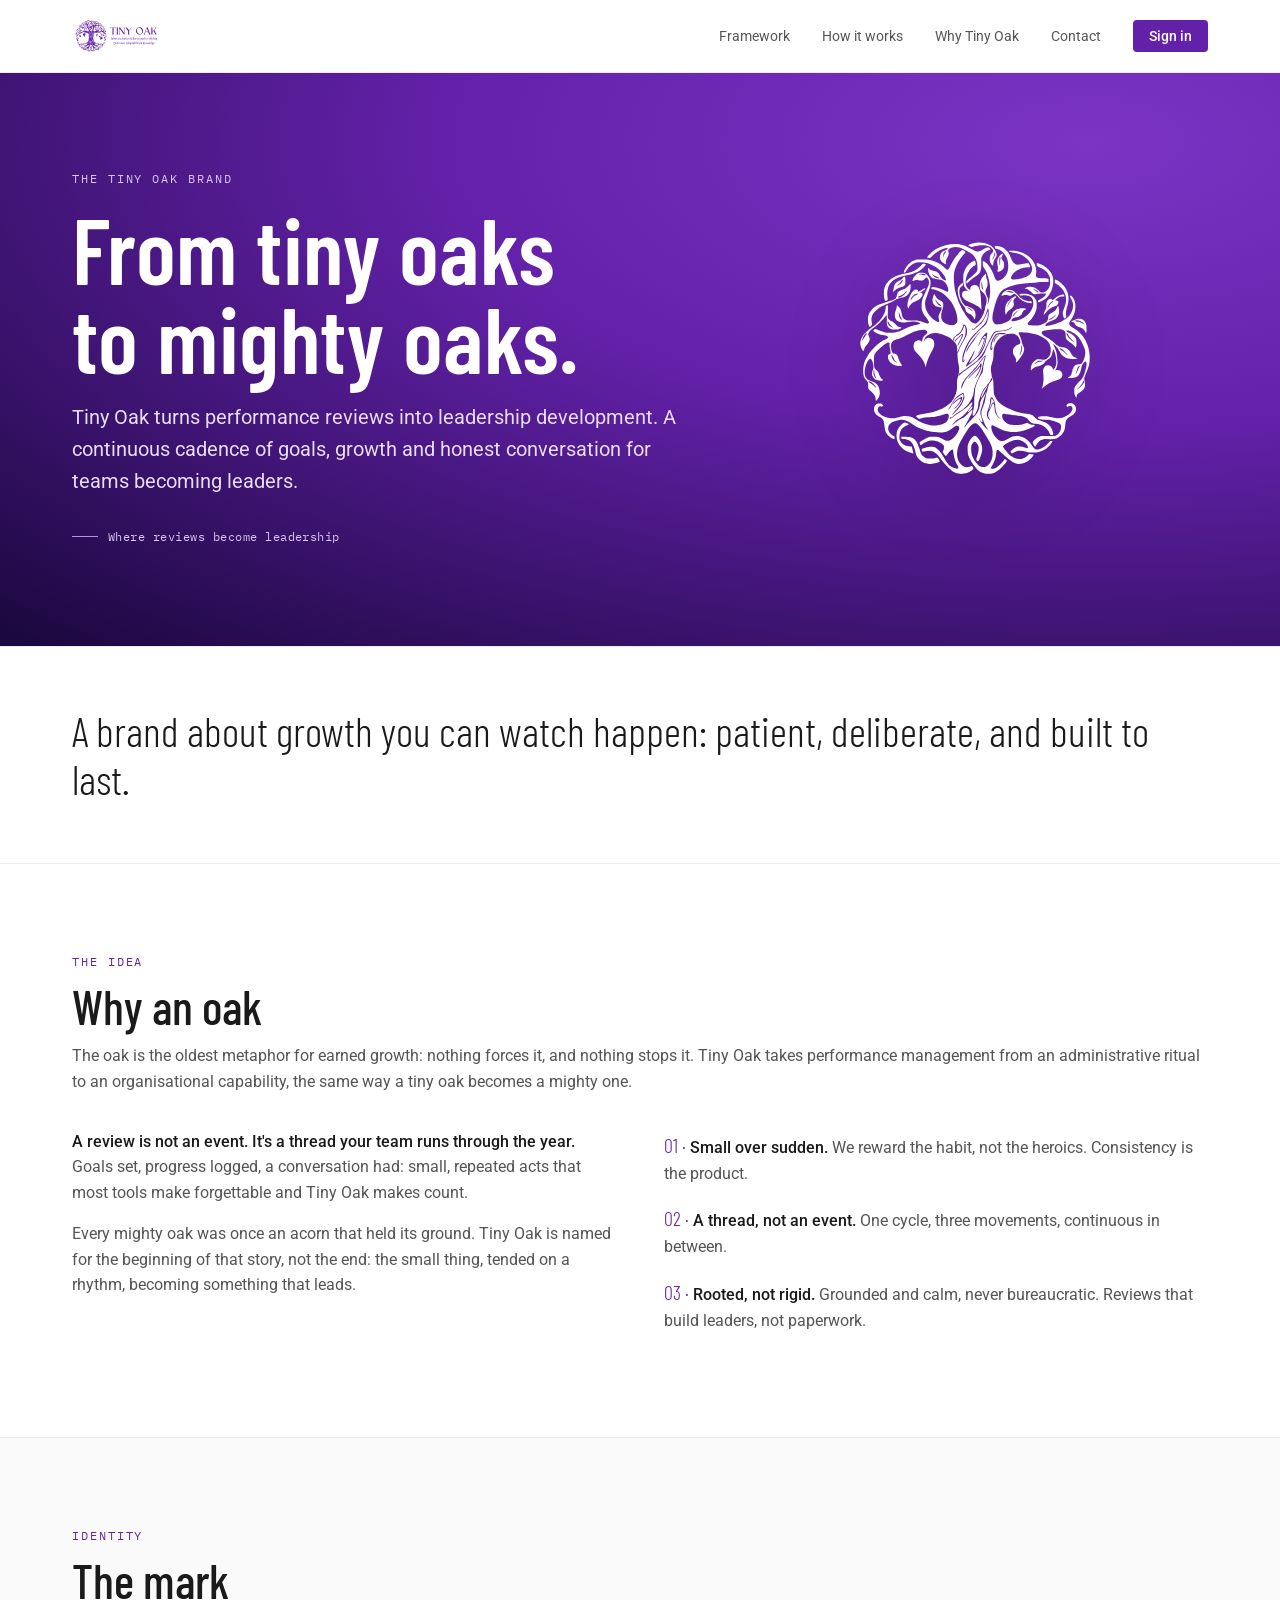
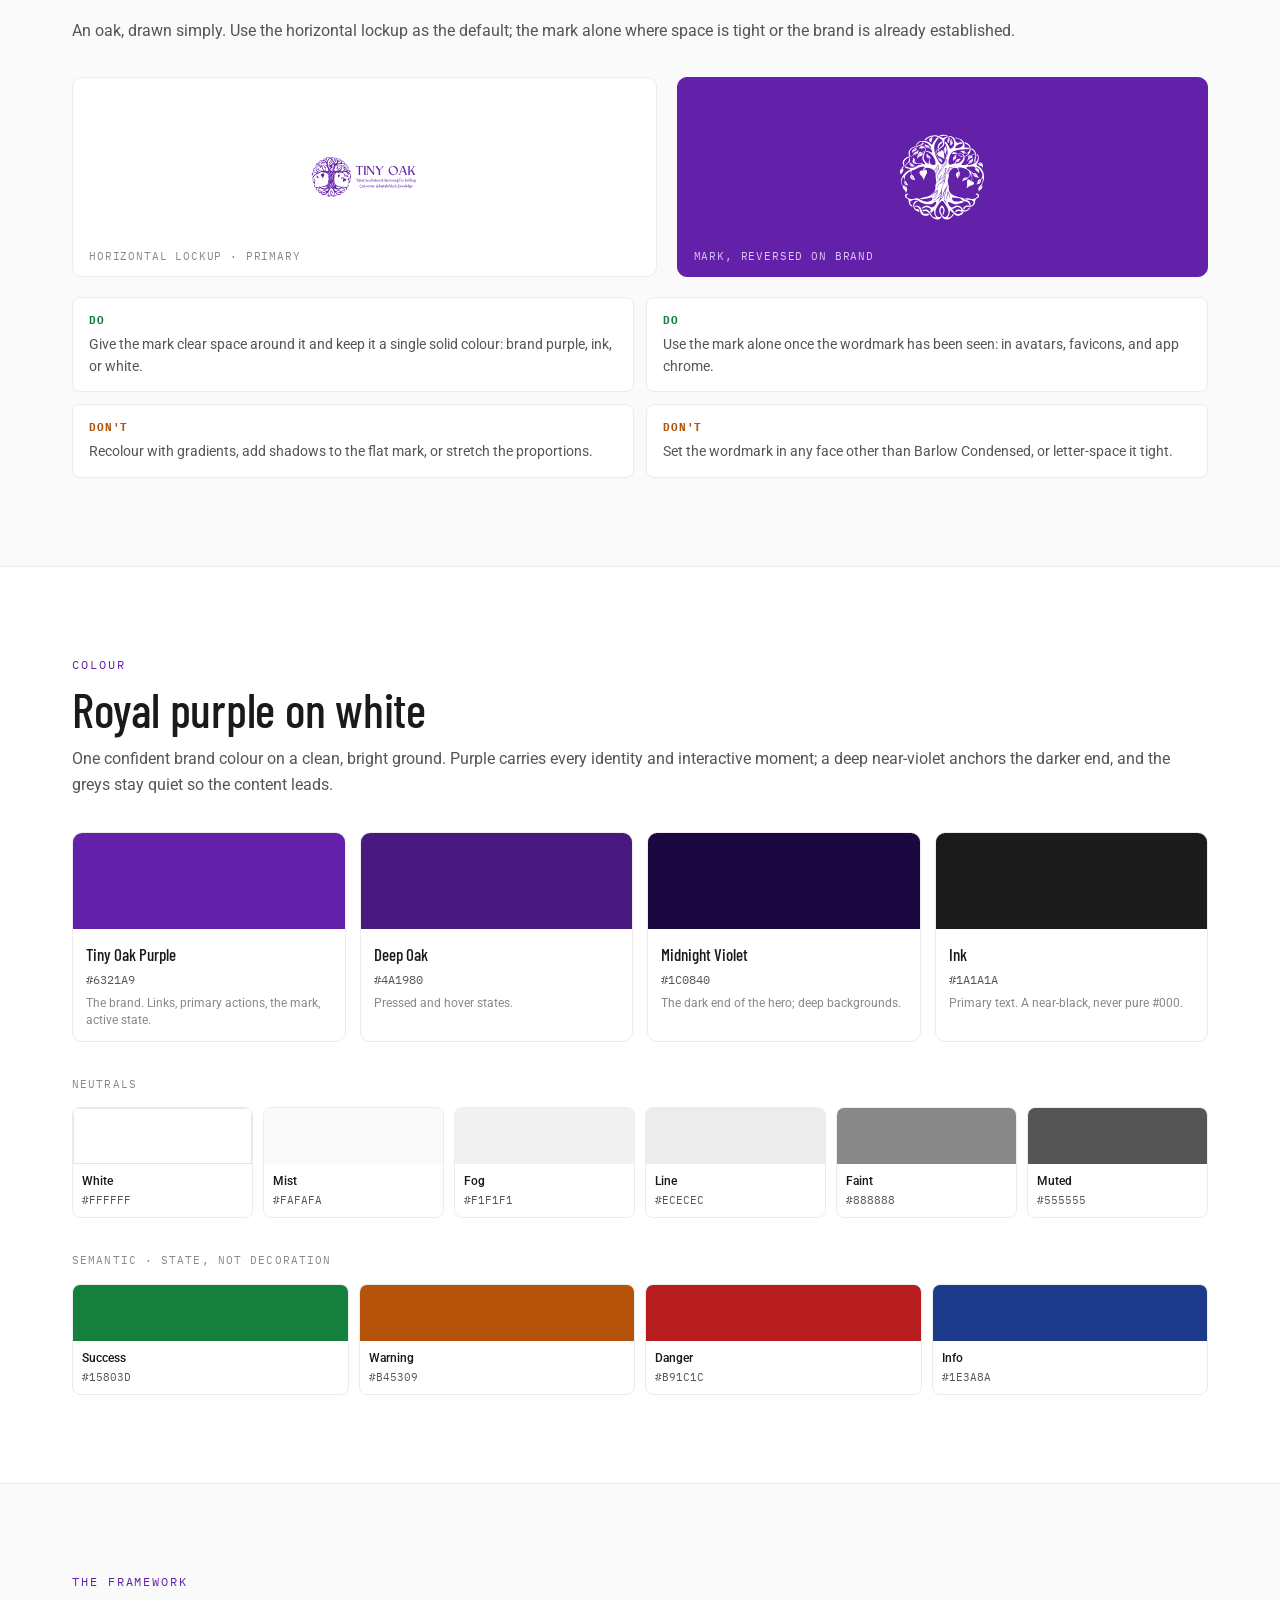
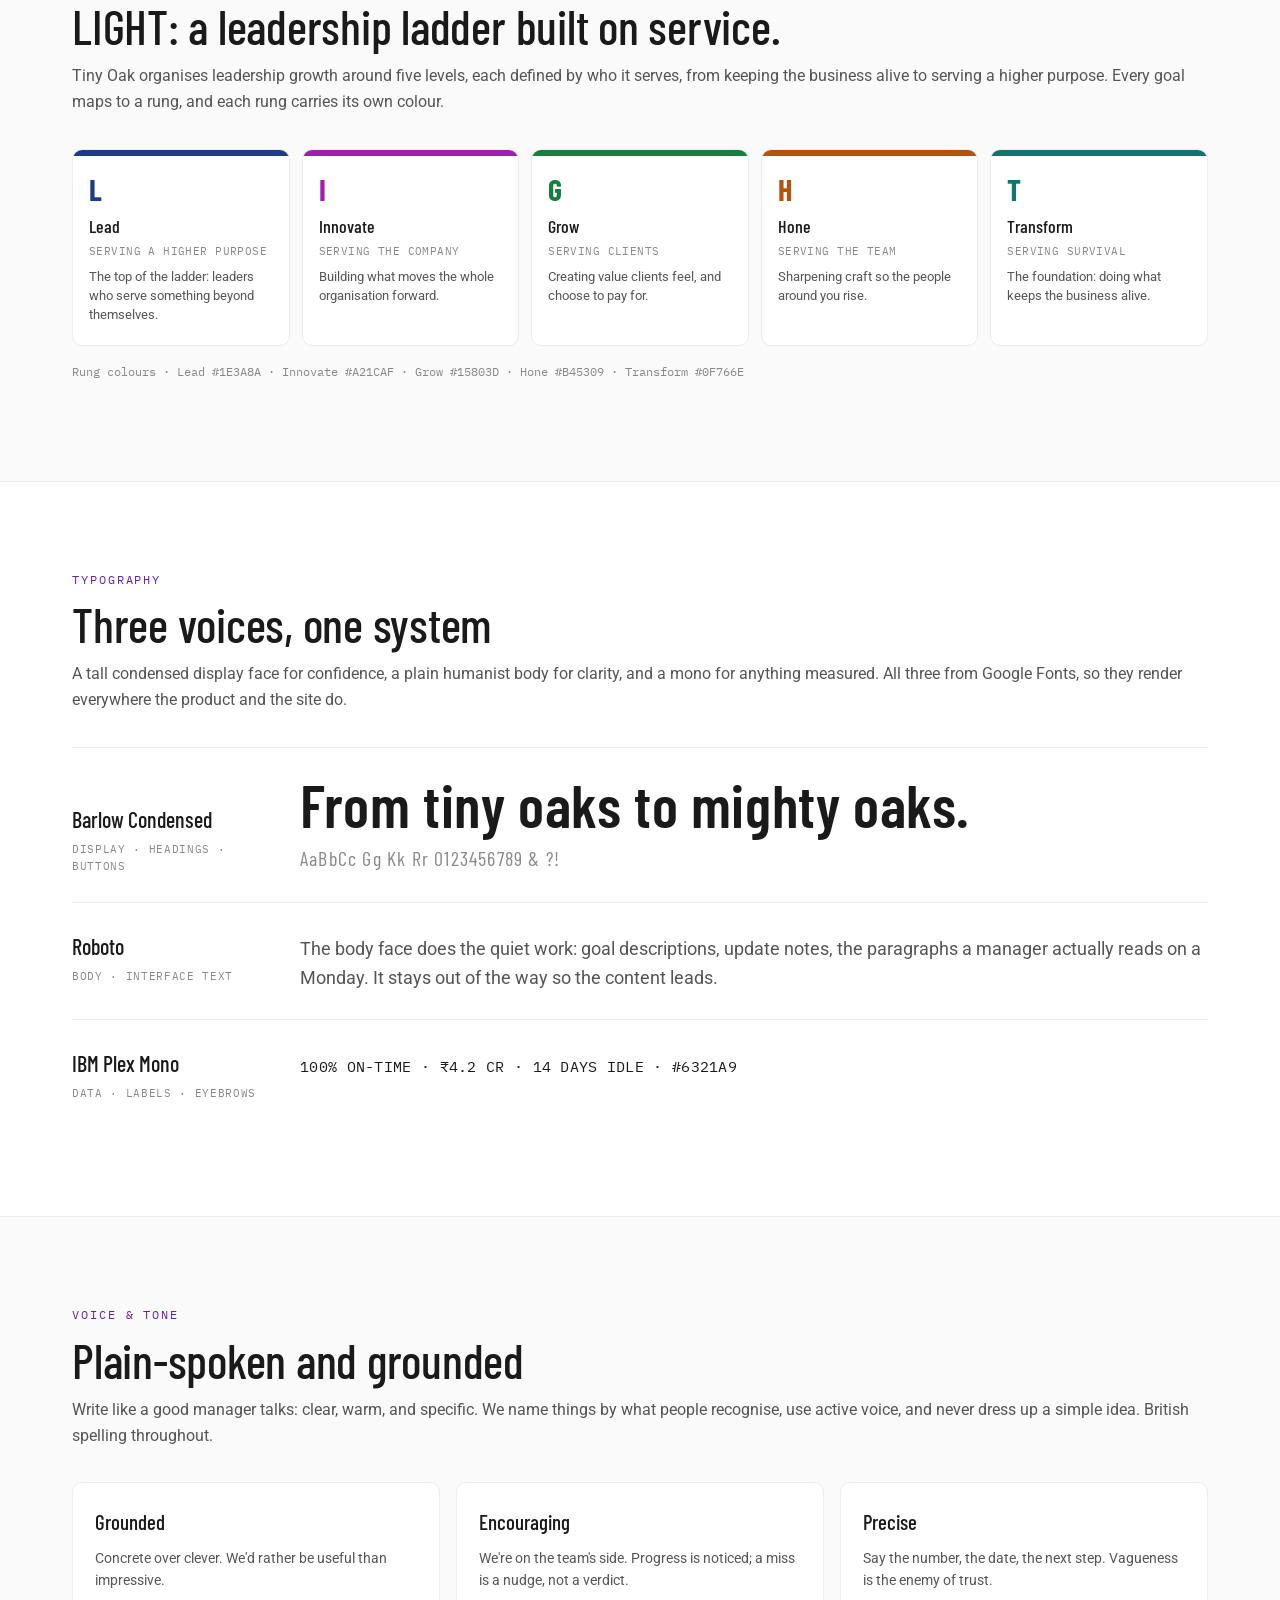
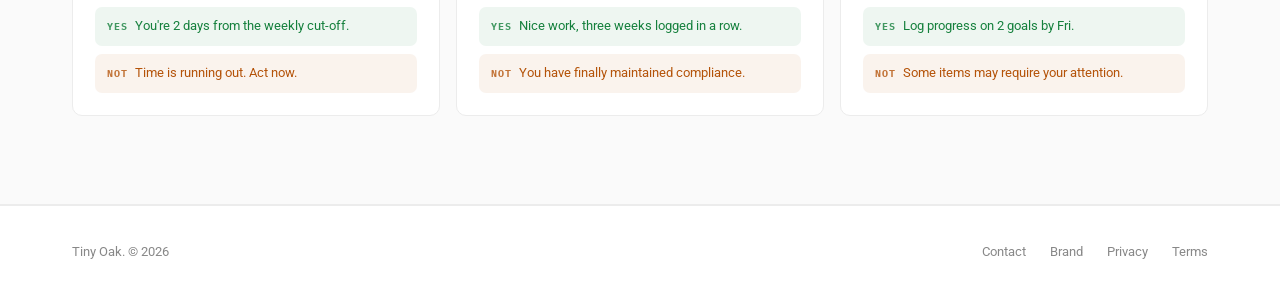
==== commit 7c9e6557: "Brand page: match landing chrome, full-width, no em dashes - Reuse the landing's header (sticky blur" ====
--- a/brand/index.html
+++ b/brand/index.html
@@ -3,156 +3,170 @@
 <head>
 <meta charset="utf-8">
 <meta name="viewport" content="width=device-width, initial-scale=1">
-<title>Tiny Oak — Brand</title>
+<title>Tiny Oak · Brand</title>
 <meta name="description" content="Tiny Oak brand guidelines: story, logo, colour, the LIGHT framework, typography and voice.">
 <meta name="theme-color" content="#6321A9">
-<link rel="icon" href="/favicon.svg" type="image/svg+xml">
+<link rel="icon" type="image/svg+xml" href="/favicon.svg">
+<link rel="alternate icon" href="/favicon.svg">
+<link rel="mask-icon" href="/favicon.svg" color="#6321A9">
+<link rel="apple-touch-icon" href="/favicon.svg">
 <link rel="preconnect" href="https://fonts.googleapis.com">
 <link rel="preconnect" href="https://fonts.gstatic.com" crossorigin>
 <link rel="stylesheet" href="https://fonts.googleapis.com/css2?family=Barlow+Condensed:wght@300;400;500;600;700&family=IBM+Plex+Mono:wght@400;500&family=Roboto:wght@300;400;500;700&display=swap">
 <style>
-  /* Matches the thetinyoak.com landing + app tokens: white ground, #1a1a1a ink,
-     brand #6321A9, deep #1c0840; Barlow Condensed / Roboto / IBM Plex Mono. */
   :root {
-    --canvas:#ffffff; --surface:#ffffff; --surface-sunk:#f6f6f6;
-    --border:#e6e6e6; --border-strong:#d4d4d4;
-    --ink:#1a1a1a; --ink-muted:#555555; --ink-faint:#8a8a8a;
     --brand:#6321A9; --brand-soft:#6321a914; --brand-strong:#4A1980; --deep:#1c0840;
+    --ink:#1a1a1a; --muted:#555555; --faint:#888888; --line:#ececec; --line-soft:#f1f1f1;
     --lead:#1E3A8A; --innovate:#A21CAF; --grow:#15803D; --hone:#B45309; --transform:#0F766E;
     --font-display:'Barlow Condensed','Helvetica Neue',sans-serif;
     --font-body:'Roboto',-apple-system,BlinkMacSystemFont,sans-serif;
     --font-mono:'IBM Plex Mono','Menlo',monospace;
-    --maxw:1080px;
   }
   * { box-sizing: border-box; }
   html { scroll-behavior: smooth; }
-  body { margin: 0; background: var(--canvas); color: var(--ink); font-family: var(--font-body); font-size: 16px; line-height: 1.6; -webkit-font-smoothing: antialiased; }
+  body { margin: 0; font-family: var(--font-body); font-weight: 400; color: var(--ink); line-height: 1.6; background: #fff; -webkit-font-smoothing: antialiased; -moz-osx-font-smoothing: grayscale; }
   img { max-width: 100%; }
-  .mono { font-family: var(--font-mono); }
-  .eyebrow { font-family: var(--font-mono); font-size: 12px; letter-spacing: .18em; text-transform: uppercase; color: var(--brand); }
-  .wrap { max-width: var(--maxw); margin: 0 auto; padding: 0 28px; }
+  h1, h2, h3, h4 { font-family: var(--font-display); }
+  .wrap { max-width: 1200px; margin: 0 auto; padding-left: 32px; padding-right: 32px; }
+  .eyebrow { font-family: var(--font-mono); font-size: 12px; letter-spacing: .16em; text-transform: uppercase; color: var(--brand); }
   .mark-white { filter: brightness(0) invert(1); }
 
-  .bar { position: sticky; top: 0; z-index: 20; background: rgba(255,255,255,.9); backdrop-filter: saturate(1.4) blur(10px); border-bottom: 1px solid var(--border); }
-  .bar-in { max-width: var(--maxw); margin: 0 auto; padding: 11px 28px; display: flex; align-items: center; justify-content: space-between; gap: 20px; }
-  .bar-logo img { height: 26px; display: block; }
-  .bar-nav { display: flex; gap: 22px; }
-  .bar-nav a { font-family: var(--font-mono); font-size: 11.5px; letter-spacing: .05em; text-transform: uppercase; color: var(--ink-muted); text-decoration: none; }
-  .bar-nav a:hover { color: var(--brand); }
-  @media (max-width: 800px){ .bar-nav { display: none; } }
-
-  .hero { position: relative; overflow: hidden; background: var(--brand); color: #fff; }
+  /* ---------- Header (matches landing header.site) ---------- */
+  header.site { position: sticky; top: 0; z-index: 50; background: rgba(255,255,255,.92); backdrop-filter: saturate(180%) blur(8px); -webkit-backdrop-filter: saturate(180%) blur(8px); border-bottom: 1px solid var(--line); }
+  header.site .wrap { display: flex; align-items: center; justify-content: space-between; height: 72px; }
+  .logo { display: flex; align-items: center; height: 36px; text-decoration: none; color: inherit; }
+  .logo-mark { height: 36px; width: auto; display: block; }
+  .nav-links { display: flex; align-items: center; gap: 32px; font-size: 14px; color: var(--muted); }
+  .nav-links a { text-decoration: none; color: var(--muted); transition: color .15s ease; line-height: 1; }
+  .nav-links a:hover { color: var(--brand); }
+  .nav-cta { background: var(--brand); color: #fff !important; padding: 9px 16px; border-radius: 4px; font-weight: 500; line-height: 1; transition: background .15s ease; }
+  .nav-cta:hover { background: var(--brand-strong); }
+  @media (max-width: 720px){ .nav-links .hide-sm { display: none; } .nav-links { gap: 18px; } }
+
+  /* ---------- Sections ---------- */
+  section { padding: 88px 0; border-bottom: 1px solid var(--line); }
+  section.tight { padding: 60px 0; }
+  section.sunk { background: #fafafa; }
+  .sec-head { margin-bottom: 34px; }
+  .sec-head h2 { font-weight: 500; font-size: clamp(32px, 4.4vw, 48px); line-height: 1.05; letter-spacing: -.005em; margin: 10px 0 0; }
+  .sec-head p { font-size: 16px; color: var(--muted); margin: 12px 0 0; }
+  .lede { font-family: var(--font-display); font-weight: 300; font-size: clamp(28px, 4vw, 42px); line-height: 1.14; color: var(--ink); margin: 0; }
+
+  /* ---------- Hero ---------- */
+  .hero { position: relative; overflow: hidden; background: var(--brand); color: #fff; border-bottom: 1px solid var(--line); }
   .hero::after { content:""; position:absolute; inset:0; background: radial-gradient(120% 120% at 85% 12%, #7b34c4 0%, #6321A9 42%, #1c0840 100%); z-index:0; }
-  .hero-in { position: relative; z-index: 1; max-width: var(--maxw); margin: 0 auto; padding: 92px 28px 88px; display: grid; grid-template-columns: 1.35fr 1fr; gap: 40px; align-items: center; }
-  @media (max-width: 820px){ .hero-in { grid-template-columns: 1fr; padding: 64px 28px 60px; } }
+  .hero .wrap { position: relative; z-index: 1; padding-top: 96px; padding-bottom: 100px; display: grid; grid-template-columns: 1.35fr 1fr; gap: 40px; align-items: center; }
+  @media (max-width: 860px){ .hero .wrap { grid-template-columns: 1fr; padding-top: 64px; padding-bottom: 64px; } }
   .hero .eyebrow { color: #d9c6f2; }
-  .hero h1 { font-family: var(--font-display); font-weight: 600; font-size: clamp(46px, 8vw, 90px); line-height: .96; letter-spacing: .005em; margin: 16px 0 0; text-wrap: balance; }
-  .hero p { font-size: clamp(16px, 2vw, 20px); color: #e9dcf7; max-width: 42ch; margin: 20px 0 0; }
+  .hero h1 { font-weight: 600; font-size: clamp(46px, 8vw, 92px); line-height: .96; letter-spacing: .005em; margin: 16px 0 0; }
+  .hero p { font-size: clamp(16px, 2vw, 20px); color: #e9dcf7; margin: 20px 0 0; }
   .hero-mark { display: grid; place-items: center; }
-  .hero-mark img { width: min(240px, 62vw); height: auto; filter: brightness(0) invert(1) drop-shadow(0 12px 40px rgba(0,0,0,.32)); }
+  .hero-mark img { width: min(240px, 62vw); filter: brightness(0) invert(1) drop-shadow(0 12px 40px rgba(0,0,0,.32)); }
   .hero-tag { margin-top: 30px; display: inline-flex; gap: 10px; align-items: center; font-family: var(--font-mono); font-size: 12px; letter-spacing: .04em; color: #d9c6f2; }
   .hero-tag span { width: 26px; height: 1px; background: #b98fe4; }
 
-  section { padding: 76px 0; border-bottom: 1px solid var(--border); }
-  section.tight { padding: 56px 0; }
-  section.sunk { background: var(--surface-sunk); }
-  .lede { font-family: var(--font-display); font-weight: 300; font-size: clamp(26px, 4vw, 40px); line-height: 1.14; letter-spacing: .01em; color: var(--ink); text-wrap: balance; max-width: 22ch; }
-  .sec-head { display: flex; flex-direction: column; gap: 10px; margin-bottom: 34px; }
-  .sec-head h2 { font-family: var(--font-display); font-weight: 500; font-size: clamp(30px, 4.4vw, 46px); line-height: 1.02; margin: 0; letter-spacing: .008em; }
-  .sec-head p { font-size: 16px; color: var(--ink-muted); max-width: 62ch; margin: 0; }
-
+  /* ---------- Story ---------- */
   .story { display: grid; grid-template-columns: 1fr 1fr; gap: 48px; align-items: start; }
-  @media (max-width: 760px){ .story { grid-template-columns: 1fr; gap: 28px; } }
-  .story p { margin: 0 0 16px; color: var(--ink-muted); }
+  @media (max-width: 760px){ .story { grid-template-columns: 1fr; gap: 24px; } }
+  .story p { margin: 0 0 16px; color: var(--muted); }
   .story p strong { color: var(--ink); font-weight: 500; }
   .pullnum { font-family: var(--font-display); font-weight: 300; font-size: 20px; color: var(--brand); }
 
+  /* ---------- Logo ---------- */
   .logo-grid { display: grid; grid-template-columns: 1.1fr 1fr; gap: 20px; }
   @media (max-width: 760px){ .logo-grid { grid-template-columns: 1fr; } }
-  .logo-card { border: 1px solid var(--border); border-radius: 10px; background: var(--surface); padding: 40px 34px; display: grid; place-items: center; min-height: 200px; position: relative; }
+  .logo-card { border: 1px solid var(--line); border-radius: 10px; background: #fff; padding: 40px 34px; display: grid; place-items: center; min-height: 200px; position: relative; }
   .logo-card.ink { background: var(--brand); border-color: var(--brand); }
   .logo-card img.horiz { height: 46px; }
   .logo-card img.mk { width: 88px; }
-  .logo-card .cap { position: absolute; left: 16px; bottom: 12px; font-family: var(--font-mono); font-size: 10.5px; letter-spacing: .08em; text-transform: uppercase; color: var(--ink-faint); }
+  .logo-card .cap { position: absolute; left: 16px; bottom: 12px; font-family: var(--font-mono); font-size: 10.5px; letter-spacing: .08em; text-transform: uppercase; color: var(--faint); }
   .logo-card.ink .cap { color: #d9c6f2; }
   .rules { display: grid; grid-template-columns: 1fr 1fr; gap: 12px; margin-top: 20px; }
   @media (max-width: 620px){ .rules { grid-template-columns: 1fr; } }
-  .rule { border: 1px solid var(--border); border-radius: 8px; padding: 14px 16px; font-size: 13.5px; color: var(--ink-muted); background: var(--surface); }
+  .rule { border: 1px solid var(--line); border-radius: 8px; padding: 14px 16px; font-size: 13.5px; color: var(--muted); background: #fff; }
   .rule b { display:block; font-family: var(--font-mono); font-size: 10.5px; letter-spacing: .08em; text-transform: uppercase; margin-bottom: 5px; }
   .rule.do b { color: var(--grow); } .rule.dont b { color: var(--hone); }
 
+  /* ---------- Colour ---------- */
   .swatches { display: grid; grid-template-columns: repeat(4, 1fr); gap: 14px; }
   @media (max-width: 820px){ .swatches { grid-template-columns: repeat(2,1fr); } }
-  .sw { border: 1px solid var(--border); border-radius: 10px; overflow: hidden; background: var(--surface); }
+  .sw { border: 1px solid var(--line); border-radius: 10px; overflow: hidden; background: #fff; }
   .sw .chipc { height: 96px; }
   .sw .meta { padding: 12px 13px; }
   .sw .nm { font-family: var(--font-display); font-weight: 500; font-size: 17px; }
-  .sw .hx { font-family: var(--font-mono); font-size: 12px; color: var(--ink-muted); margin-top: 2px; text-transform: uppercase; }
-  .sw .role { font-size: 12px; color: var(--ink-faint); margin-top: 6px; line-height: 1.4; }
-  .subhead { font-family: var(--font-mono); font-size: 11px; letter-spacing: .1em; text-transform: uppercase; color: var(--ink-faint); margin: 34px 0 14px; }
+  .sw .hx { font-family: var(--font-mono); font-size: 12px; color: var(--muted); margin-top: 2px; text-transform: uppercase; }
+  .sw .role { font-size: 12px; color: var(--faint); margin-top: 6px; line-height: 1.4; }
+  .subhead { font-family: var(--font-mono); font-size: 11px; letter-spacing: .1em; text-transform: uppercase; color: var(--faint); margin: 34px 0 14px; }
   .neutrals { display: grid; grid-template-columns: repeat(6,1fr); gap: 10px; }
   @media (max-width: 820px){ .neutrals { grid-template-columns: repeat(3,1fr); } }
-  .nsw { border: 1px solid var(--border); border-radius: 8px; overflow: hidden; }
-  .nsw .b { height: 56px; } .nsw .m { padding: 8px 9px; font-family: var(--font-mono); font-size: 10.5px; color: var(--ink-muted); } .nsw .m b { display:block; color: var(--ink); font-weight: 500; font-family: var(--font-body); font-size: 12px; margin-bottom: 1px; }
-
+  .nsw { border: 1px solid var(--line); border-radius: 8px; overflow: hidden; }
+  .nsw .b { height: 56px; } .nsw .m { padding: 8px 9px; font-family: var(--font-mono); font-size: 10.5px; color: var(--muted); } .nsw .m b { display:block; color: var(--ink); font-weight: 500; font-family: var(--font-body); font-size: 12px; margin-bottom: 1px; }
+
+  /* ---------- LIGHT ---------- */
   .light { display: grid; grid-template-columns: repeat(5,1fr); gap: 12px; }
   @media (max-width: 820px){ .light { grid-template-columns: repeat(2,1fr); } }
-  .pillar { border: 1px solid var(--border); border-radius: 10px; overflow: hidden; background: var(--surface); }
+  .pillar { border: 1px solid var(--line); border-radius: 10px; overflow: hidden; background: #fff; }
   .pillar .top { height: 6px; } .pillar .body { padding: 18px 16px 20px; }
   .pillar .lg { font-family: var(--font-display); font-weight: 700; font-size: 30px; line-height: 1; }
   .pillar .nm { font-family: var(--font-display); font-weight: 500; font-size: 18px; margin-top: 8px; }
-  .pillar .sv { font-family: var(--font-mono); font-size: 10.5px; letter-spacing: .04em; text-transform: uppercase; color: var(--ink-faint); margin-top: 3px; }
-  .pillar .ds { font-size: 13px; color: var(--ink-muted); margin-top: 8px; line-height: 1.45; }
-
-  .type-row { border-top: 1px solid var(--border); padding: 26px 0; display: grid; grid-template-columns: 200px 1fr; gap: 28px; align-items: baseline; }
+  .pillar .sv { font-family: var(--font-mono); font-size: 10.5px; letter-spacing: .04em; text-transform: uppercase; color: var(--faint); margin-top: 3px; }
+  .pillar .ds { font-size: 13px; color: var(--muted); margin-top: 8px; line-height: 1.45; }
+
+  /* ---------- Type ---------- */
+  .type-row { border-top: 1px solid var(--line); padding: 26px 0; display: grid; grid-template-columns: 200px 1fr; gap: 28px; align-items: baseline; }
   @media (max-width: 720px){ .type-row { grid-template-columns: 1fr; gap: 10px; } }
   .type-meta .fn { font-family: var(--font-display); font-weight: 500; font-size: 22px; }
-  .type-meta .role { font-family: var(--font-mono); font-size: 11px; letter-spacing: .06em; text-transform: uppercase; color: var(--ink-faint); margin-top: 4px; }
+  .type-meta .role { font-family: var(--font-mono); font-size: 11px; letter-spacing: .06em; text-transform: uppercase; color: var(--faint); margin-top: 4px; }
   .spec-display { font-family: var(--font-display); font-weight: 600; font-size: clamp(34px, 6vw, 60px); line-height: 1; letter-spacing: .01em; }
-  .spec-body { font-family: var(--font-body); font-size: 18px; color: var(--ink-muted); max-width: 52ch; }
+  .spec-body { font-family: var(--font-body); font-size: 18px; color: var(--muted); }
   .spec-mono { font-family: var(--font-mono); font-size: 15px; color: var(--ink); letter-spacing: .02em; }
-  .glyphs { font-family: var(--font-display); font-weight: 400; font-size: 20px; color: var(--ink-faint); margin-top: 8px; letter-spacing: .06em; }
-
+  .glyphs { font-family: var(--font-display); font-weight: 400; font-size: 20px; color: var(--faint); margin-top: 8px; letter-spacing: .06em; }
+
+  /* ---------- Voice ---------- */
   .voice { display: grid; grid-template-columns: repeat(3,1fr); gap: 16px; }
   @media (max-width: 760px){ .voice { grid-template-columns: 1fr; } }
-  .vcard { border: 1px solid var(--border); border-radius: 10px; padding: 22px; background: var(--surface); }
+  .vcard { border: 1px solid var(--line); border-radius: 10px; padding: 22px; background: #fff; }
   .vcard h3 { font-family: var(--font-display); font-weight: 500; font-size: 21px; margin: 0 0 8px; }
-  .vcard p { margin: 0; color: var(--ink-muted); font-size: 14px; }
+  .vcard p { margin: 0; color: var(--muted); font-size: 14px; }
   .vs { margin-top: 16px; display: grid; gap: 8px; }
   .vs div { font-size: 13px; padding: 9px 12px; border-radius: 7px; }
   .vs .y { background: #15803d12; color: var(--grow); } .vs .n { background: #b4530912; color: var(--hone); }
   .vs b { font-family: var(--font-mono); font-size: 10px; letter-spacing: .08em; text-transform: uppercase; margin-right: 8px; opacity: .8; }
 
-  footer { padding: 50px 0 66px; }
-  .foot { display: flex; justify-content: space-between; align-items: center; gap: 20px; flex-wrap: wrap; }
-  .foot img { height: 26px; }
-  .foot .links { display: flex; gap: 18px; font-family: var(--font-mono); font-size: 11.5px; letter-spacing: .04em; }
-  .foot .links a { color: var(--ink-muted); text-decoration: none; }
-  .foot .links a:hover { color: var(--brand); }
-
-  [data-reveal] { opacity: 0; transform: translateY(14px); transition: opacity .6s ease, transform .6s ease; }
+  /* ---------- Footer (matches landing footer.site) ---------- */
+  footer.site { padding: 36px 0; border-top: 1px solid var(--line); }
+  footer.site .wrap { display: flex; align-items: center; justify-content: space-between; font-size: 13px; color: var(--faint); flex-wrap: wrap; gap: 16px; }
+  footer.site .brand { display: flex; align-items: center; gap: 10px; }
+  footer.site .links { display: flex; gap: 24px; }
+  footer.site .links a { color: var(--faint); text-decoration: none; }
+  footer.site .links a:hover { color: var(--brand); }
+
+  [data-reveal] { opacity: 0; transform: translateY(16px); transition: opacity .7s cubic-bezier(.16,1,.3,1), transform .7s cubic-bezier(.16,1,.3,1); }
   [data-reveal].in { opacity: 1; transform: none; }
   @media (prefers-reduced-motion: reduce){ html{scroll-behavior:auto;} [data-reveal]{opacity:1;transform:none;transition:none;} }
 </style>
 </head>
 <body>
 
-<div class="bar">
-  <div class="bar-in">
-    <a class="bar-logo" href="/" aria-label="Tiny Oak home"><img src="/assets/tinyoak-logo-horizontal.svg" alt="Tiny Oak"></a>
-    <nav class="bar-nav">
-      <a href="#story">Story</a><a href="#logo">Logo</a><a href="#color">Colour</a>
-      <a href="#light">LIGHT</a><a href="#type">Type</a><a href="#voice">Voice</a>
+<header class="site">
+  <div class="wrap">
+    <a href="/" class="logo" aria-label="Tiny Oak"><img src="/assets/tinyoak-logo-horizontal.svg" alt="Tiny Oak" class="logo-mark"></a>
+    <nav class="nav-links">
+      <a href="/#framework" class="hide-sm">Framework</a>
+      <a href="/#how" class="hide-sm">How it works</a>
+      <a href="/#why" class="hide-sm">Why Tiny Oak</a>
+      <a href="/#contact" class="hide-sm">Contact</a>
+      <a href="https://grow.thetinyoak.com/" class="nav-cta">Sign in</a>
     </nav>
   </div>
-</div>
+</header>
 
 <header class="hero">
-  <div class="hero-in">
+  <div class="wrap">
     <div>
       <div class="eyebrow">The Tiny Oak Brand</div>
       <h1>From tiny oaks<br>to mighty oaks.</h1>
-      <p>Tiny Oak turns performance reviews into leadership development — a continuous cadence of goals, growth and honest conversation for teams becoming leaders.</p>
+      <p>Tiny Oak turns performance reviews into leadership development. A continuous cadence of goals, growth and honest conversation for teams becoming leaders.</p>
       <div class="hero-tag"><span></span>Where reviews become leadership</div>
     </div>
     <div class="hero-mark"><img src="/logos/tinyoak-mark.svg" alt=""></div>
@@ -160,7 +174,7 @@
 </header>
 
 <section class="tight">
-  <div class="wrap"><p class="lede" data-reveal>A brand about growth you can watch happen — patient, deliberate, and built to last.</p></div>
+  <div class="wrap"><p class="lede" data-reveal>A brand about growth you can watch happen: patient, deliberate, and built to last.</p></div>
 </section>
 
 <section id="story">
@@ -168,17 +182,17 @@
     <div class="sec-head" data-reveal>
       <div class="eyebrow">The idea</div>
       <h2>Why an oak</h2>
-      <p>The oak is the oldest metaphor for earned growth: nothing forces it, and nothing stops it. Tiny Oak takes performance management from an administrative ritual to an organisational capability — the same way a tiny oak becomes a mighty one.</p>
+      <p>The oak is the oldest metaphor for earned growth: nothing forces it, and nothing stops it. Tiny Oak takes performance management from an administrative ritual to an organisational capability, the same way a tiny oak becomes a mighty one.</p>
     </div>
     <div class="story" data-reveal>
       <div>
-        <p><strong>A review is not an event. It's a thread your team runs through the year.</strong> Goals set, progress logged, a conversation had — small, repeated acts that most tools make forgettable and Tiny Oak makes count.</p>
+        <p><strong>A review is not an event. It's a thread your team runs through the year.</strong> Goals set, progress logged, a conversation had: small, repeated acts that most tools make forgettable and Tiny Oak makes count.</p>
         <p>Every mighty oak was once an acorn that held its ground. Tiny Oak is named for the beginning of that story, not the end: the small thing, tended on a rhythm, becoming something that leads.</p>
       </div>
       <div>
-        <p><span class="pullnum">01 —</span> <strong>Small over sudden.</strong> We reward the habit, not the heroics. Consistency is the product.</p>
-        <p><span class="pullnum">02 —</span> <strong>A thread, not an event.</strong> One cycle, three movements, continuous in between.</p>
-        <p><span class="pullnum">03 —</span> <strong>Rooted, not rigid.</strong> Grounded and calm, never bureaucratic. Reviews that build leaders, not paperwork.</p>
+        <p><span class="pullnum">01 ·</span> <strong>Small over sudden.</strong> We reward the habit, not the heroics. Consistency is the product.</p>
+        <p><span class="pullnum">02 ·</span> <strong>A thread, not an event.</strong> One cycle, three movements, continuous in between.</p>
+        <p><span class="pullnum">03 ·</span> <strong>Rooted, not rigid.</strong> Grounded and calm, never bureaucratic. Reviews that build leaders, not paperwork.</p>
       </div>
     </div>
   </div>
@@ -197,7 +211,7 @@
     </div>
     <div class="rules" data-reveal>
       <div class="rule do"><b>Do</b>Give the mark clear space around it and keep it a single solid colour: brand purple, ink, or white.</div>
-      <div class="rule do"><b>Do</b>Use the mark alone once the wordmark has been seen — in avatars, favicons, and app chrome.</div>
+      <div class="rule do"><b>Do</b>Use the mark alone once the wordmark has been seen: in avatars, favicons, and app chrome.</div>
       <div class="rule dont"><b>Don't</b>Recolour with gradients, add shadows to the flat mark, or stretch the proportions.</div>
       <div class="rule dont"><b>Don't</b>Set the wordmark in any face other than Barlow Condensed, or letter-space it tight.</div>
     </div>
@@ -220,10 +234,10 @@
     <div class="subhead" data-reveal>Neutrals</div>
     <div class="neutrals" data-reveal>
       <div class="nsw"><div class="b" style="background:#ffffff;box-shadow:inset 0 0 0 1px #e6e6e6"></div><div class="m"><b>White</b>#FFFFFF</div></div>
-      <div class="nsw"><div class="b" style="background:#f6f6f6"></div><div class="m"><b>Mist</b>#F6F6F6</div></div>
+      <div class="nsw"><div class="b" style="background:#fafafa"></div><div class="m"><b>Mist</b>#FAFAFA</div></div>
       <div class="nsw"><div class="b" style="background:#f1f1f1"></div><div class="m"><b>Fog</b>#F1F1F1</div></div>
-      <div class="nsw"><div class="b" style="background:#e0e0e0"></div><div class="m"><b>Line</b>#E0E0E0</div></div>
-      <div class="nsw"><div class="b" style="background:#8a8a8a"></div><div class="m"><b>Faint</b>#8A8A8A</div></div>
+      <div class="nsw"><div class="b" style="background:#ececec"></div><div class="m"><b>Line</b>#ECECEC</div></div>
+      <div class="nsw"><div class="b" style="background:#888888"></div><div class="m"><b>Faint</b>#888888</div></div>
       <div class="nsw"><div class="b" style="background:#555555"></div><div class="m"><b>Muted</b>#555555</div></div>
     </div>
     <div class="subhead" data-reveal>Semantic · state, not decoration</div>
@@ -241,16 +255,16 @@
     <div class="sec-head" data-reveal>
       <div class="eyebrow">The framework</div>
       <h2>LIGHT: a leadership ladder built on service.</h2>
-      <p>Tiny Oak organises leadership growth around five levels, each defined by who it serves — from keeping the business alive to serving a higher purpose. Every goal maps to a rung, and each rung carries its own colour.</p>
+      <p>Tiny Oak organises leadership growth around five levels, each defined by who it serves, from keeping the business alive to serving a higher purpose. Every goal maps to a rung, and each rung carries its own colour.</p>
     </div>
     <div class="light" data-reveal>
       <div class="pillar"><div class="top" style="background:var(--lead)"></div><div class="body"><div class="lg" style="color:var(--lead)">L</div><div class="nm">Lead</div><div class="sv">Serving a higher purpose</div><div class="ds">The top of the ladder: leaders who serve something beyond themselves.</div></div></div>
       <div class="pillar"><div class="top" style="background:var(--innovate)"></div><div class="body"><div class="lg" style="color:var(--innovate)">I</div><div class="nm">Innovate</div><div class="sv">Serving the company</div><div class="ds">Building what moves the whole organisation forward.</div></div></div>
-      <div class="pillar"><div class="top" style="background:var(--grow)"></div><div class="body"><div class="lg" style="color:var(--grow)">G</div><div class="nm">Grow</div><div class="sv">Serving clients</div><div class="ds">Creating value clients feel — and choose to pay for.</div></div></div>
+      <div class="pillar"><div class="top" style="background:var(--grow)"></div><div class="body"><div class="lg" style="color:var(--grow)">G</div><div class="nm">Grow</div><div class="sv">Serving clients</div><div class="ds">Creating value clients feel, and choose to pay for.</div></div></div>
       <div class="pillar"><div class="top" style="background:var(--hone)"></div><div class="body"><div class="lg" style="color:var(--hone)">H</div><div class="nm">Hone</div><div class="sv">Serving the team</div><div class="ds">Sharpening craft so the people around you rise.</div></div></div>
       <div class="pillar"><div class="top" style="background:var(--transform)"></div><div class="body"><div class="lg" style="color:var(--transform)">T</div><div class="nm">Transform</div><div class="sv">Serving survival</div><div class="ds">The foundation: doing what keeps the business alive.</div></div></div>
     </div>
-    <p class="mono" style="font-size:12px;color:var(--ink-faint);margin-top:16px" data-reveal>Rung hexes — Lead #1E3A8A · Innovate #A21CAF · Grow #15803D · Hone #B45309 · Transform #0F766E</p>
+    <p class="mono" style="font-family:var(--font-mono);font-size:12px;color:var(--faint);margin-top:16px" data-reveal>Rung colours · Lead #1E3A8A · Innovate #A21CAF · Grow #15803D · Hone #B45309 · Transform #0F766E</p>
   </div>
 </section>
 
@@ -286,22 +300,21 @@
       <p>Write like a good manager talks: clear, warm, and specific. We name things by what people recognise, use active voice, and never dress up a simple idea. British spelling throughout.</p>
     </div>
     <div class="voice" data-reveal>
-      <div class="vcard"><h3>Grounded</h3><p>Concrete over clever. We'd rather be useful than impressive.</p><div class="vs"><div class="y"><b>Yes</b>You're 2 days from the weekly cut-off.</div><div class="n"><b>Not</b>Time is running out — act now!</div></div></div>
-      <div class="vcard"><h3>Encouraging</h3><p>We're on the team's side. Progress is noticed; a miss is a nudge, not a verdict.</p><div class="vs"><div class="y"><b>Yes</b>Nice — three weeks logged in a row.</div><div class="n"><b>Not</b>You have finally maintained compliance.</div></div></div>
+      <div class="vcard"><h3>Grounded</h3><p>Concrete over clever. We'd rather be useful than impressive.</p><div class="vs"><div class="y"><b>Yes</b>You're 2 days from the weekly cut-off.</div><div class="n"><b>Not</b>Time is running out. Act now.</div></div></div>
+      <div class="vcard"><h3>Encouraging</h3><p>We're on the team's side. Progress is noticed; a miss is a nudge, not a verdict.</p><div class="vs"><div class="y"><b>Yes</b>Nice work, three weeks logged in a row.</div><div class="n"><b>Not</b>You have finally maintained compliance.</div></div></div>
       <div class="vcard"><h3>Precise</h3><p>Say the number, the date, the next step. Vagueness is the enemy of trust.</p><div class="vs"><div class="y"><b>Yes</b>Log progress on 2 goals by Fri.</div><div class="n"><b>Not</b>Some items may require your attention.</div></div></div>
     </div>
   </div>
 </section>
 
-<footer>
-  <div class="wrap">
-    <div class="foot">
-      <img src="/assets/tinyoak-logo-horizontal.svg" alt="Tiny Oak">
-      <div class="links">
-        <a href="/">Home</a>
-        <a href="mailto:hello@thetinyoak.com">hello@thetinyoak.com</a>
-        <a href="/#framework">Framework</a>
-      </div>
+<footer class="site">
+  <div class="wrap">
+    <div class="brand"><span>Tiny Oak. © 2026</span></div>
+    <div class="links">
+      <a href="mailto:hello@thetinyoak.com">Contact</a>
+      <a href="/brand">Brand</a>
+      <a href="/#">Privacy</a>
+      <a href="/#">Terms</a>
     </div>
   </div>
 </footer>
@@ -312,7 +325,7 @@
     if (!('IntersectionObserver' in window)) { els.forEach(function(e){ e.classList.add('in'); }); return; }
     var io = new IntersectionObserver(function(entries){
       entries.forEach(function(en){ if (en.isIntersecting){ en.target.classList.add('in'); io.unobserve(en.target); } });
-    }, { threshold: 0.14 });
+    }, { threshold: 0.12 });
     els.forEach(function(e){ io.observe(e); });
   })();
 </script>
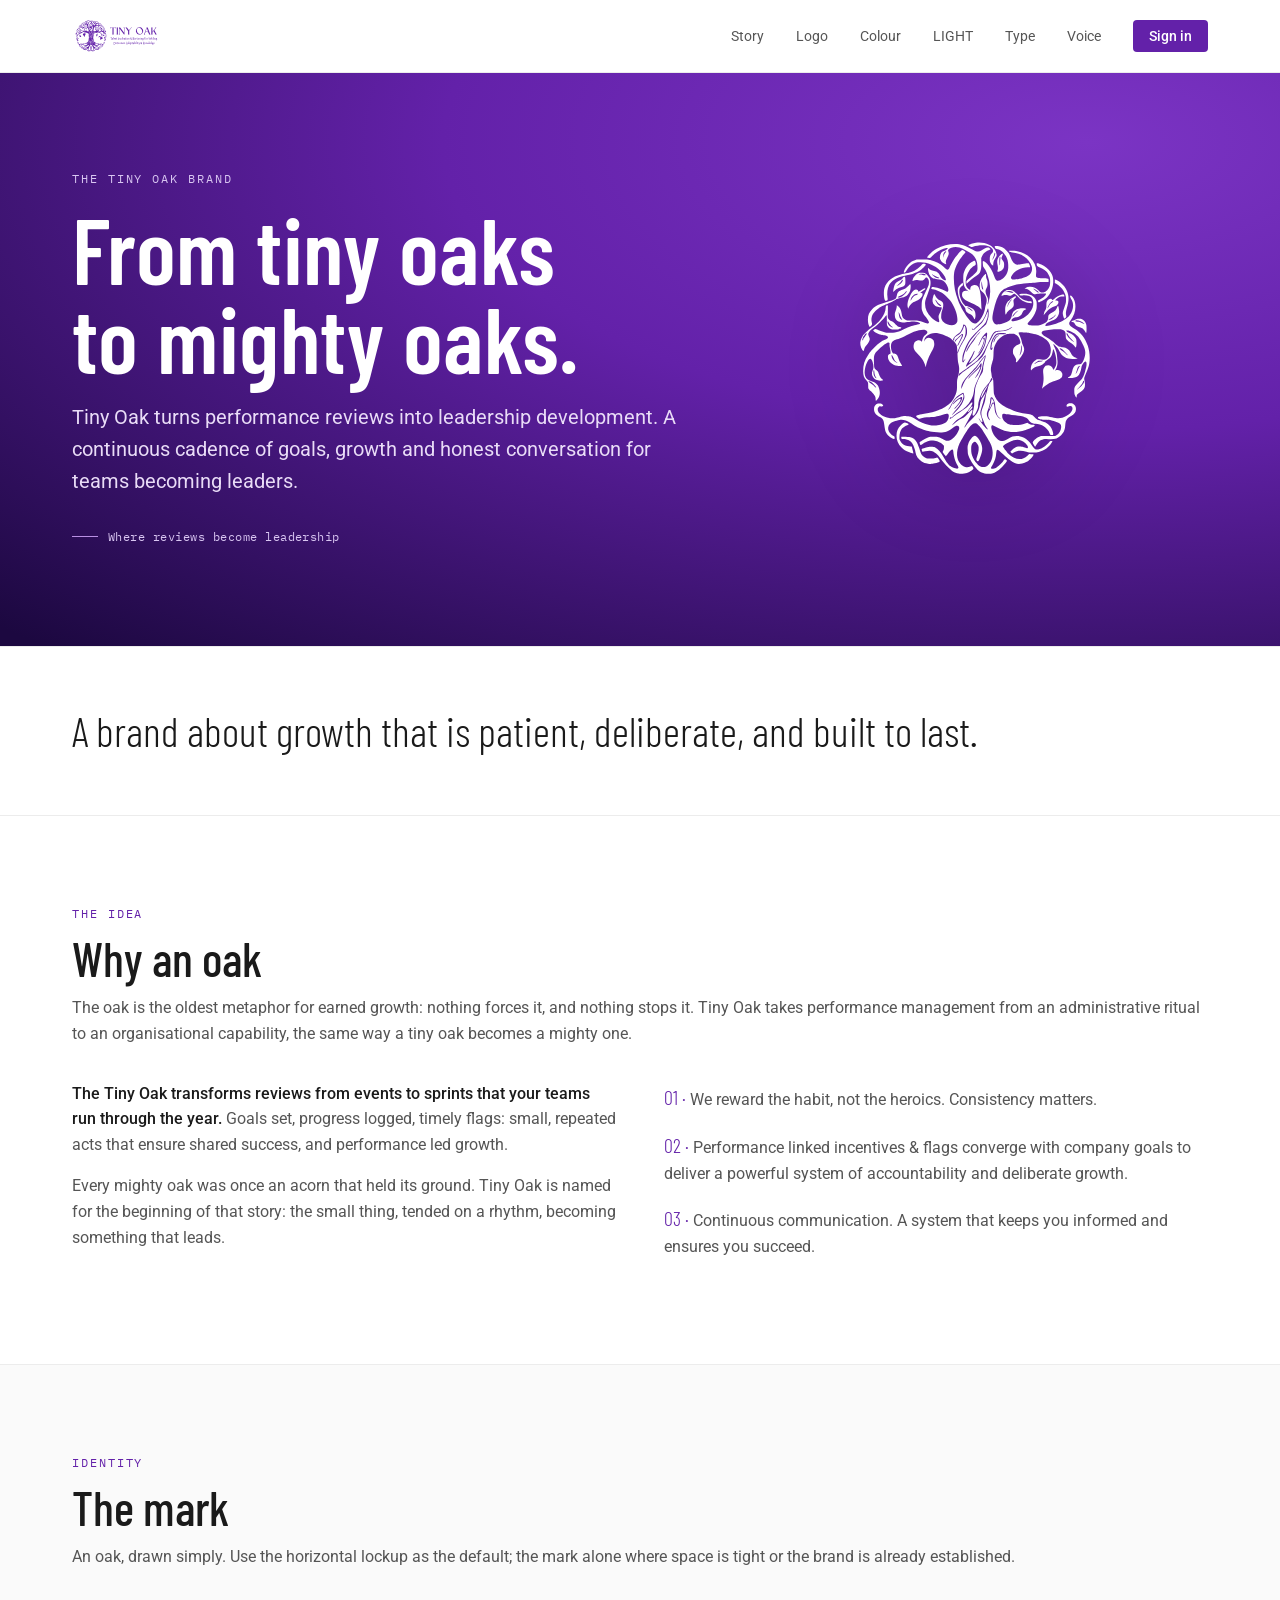
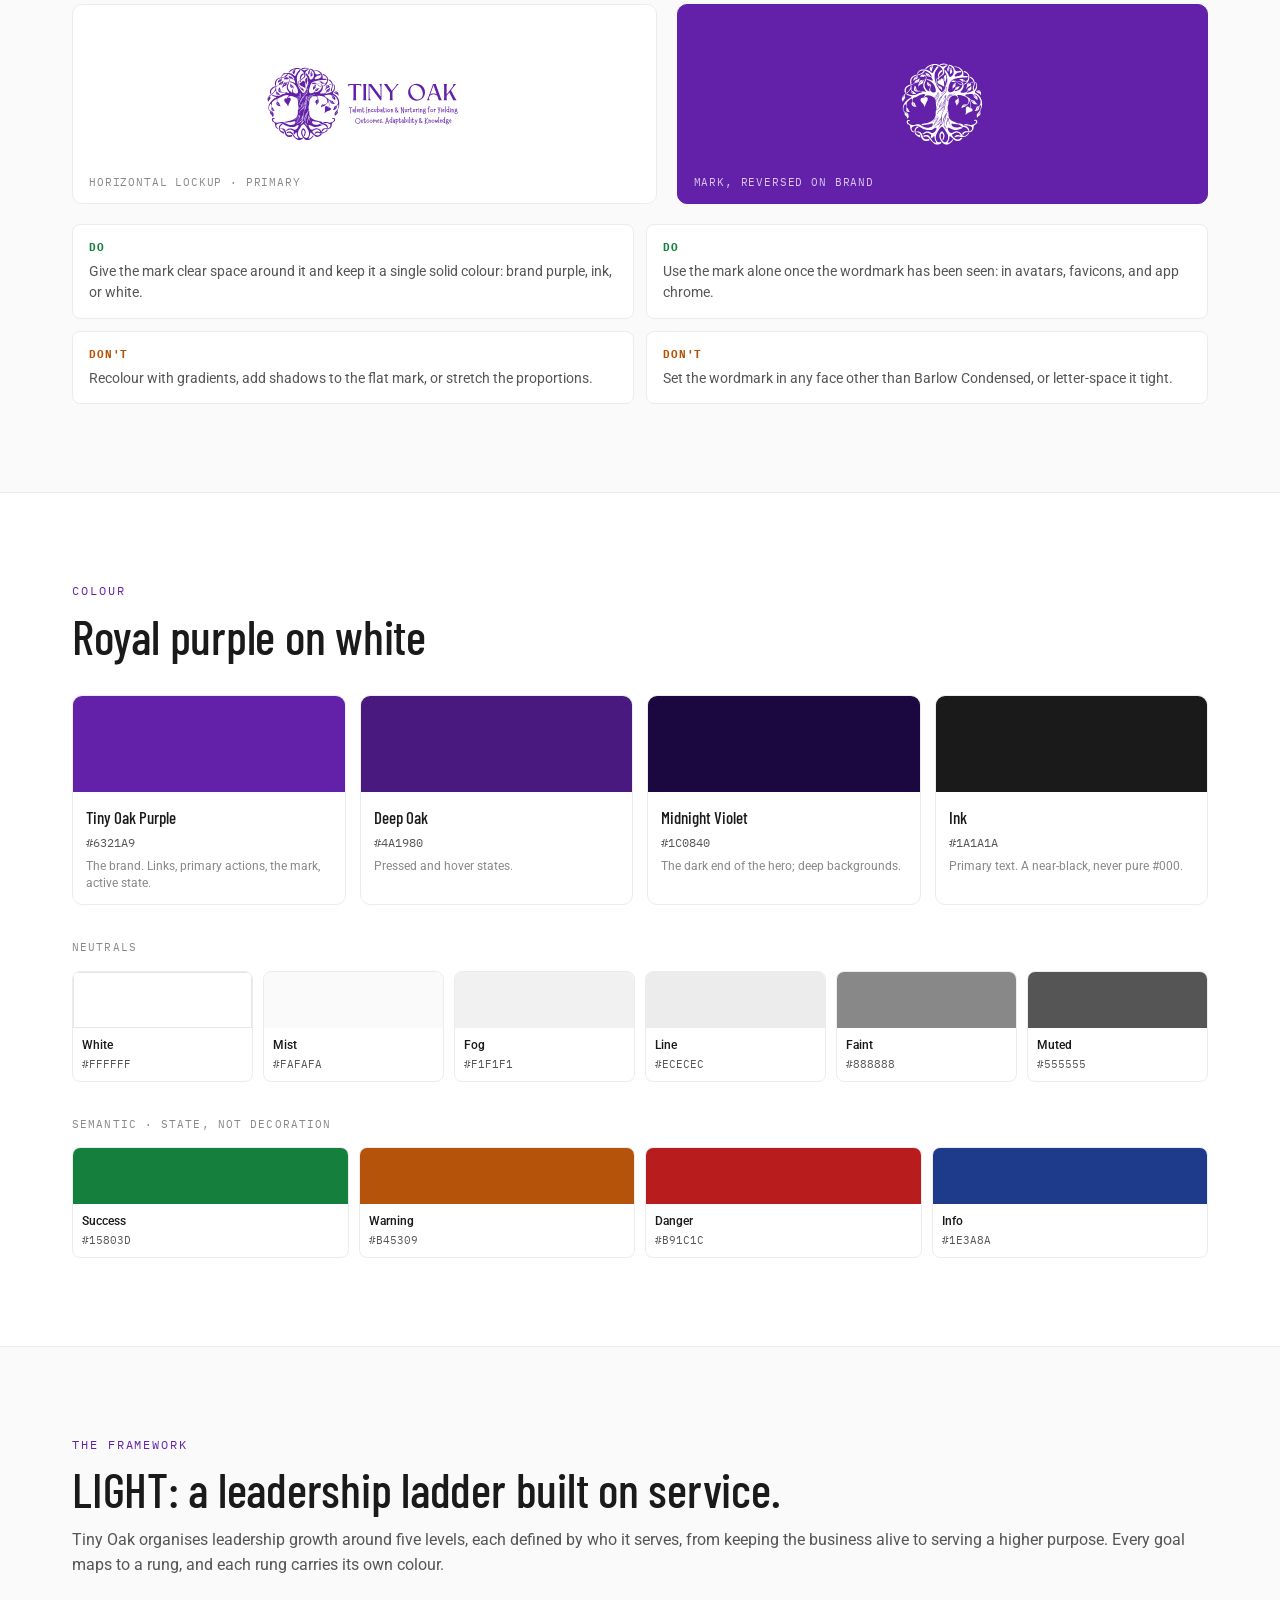
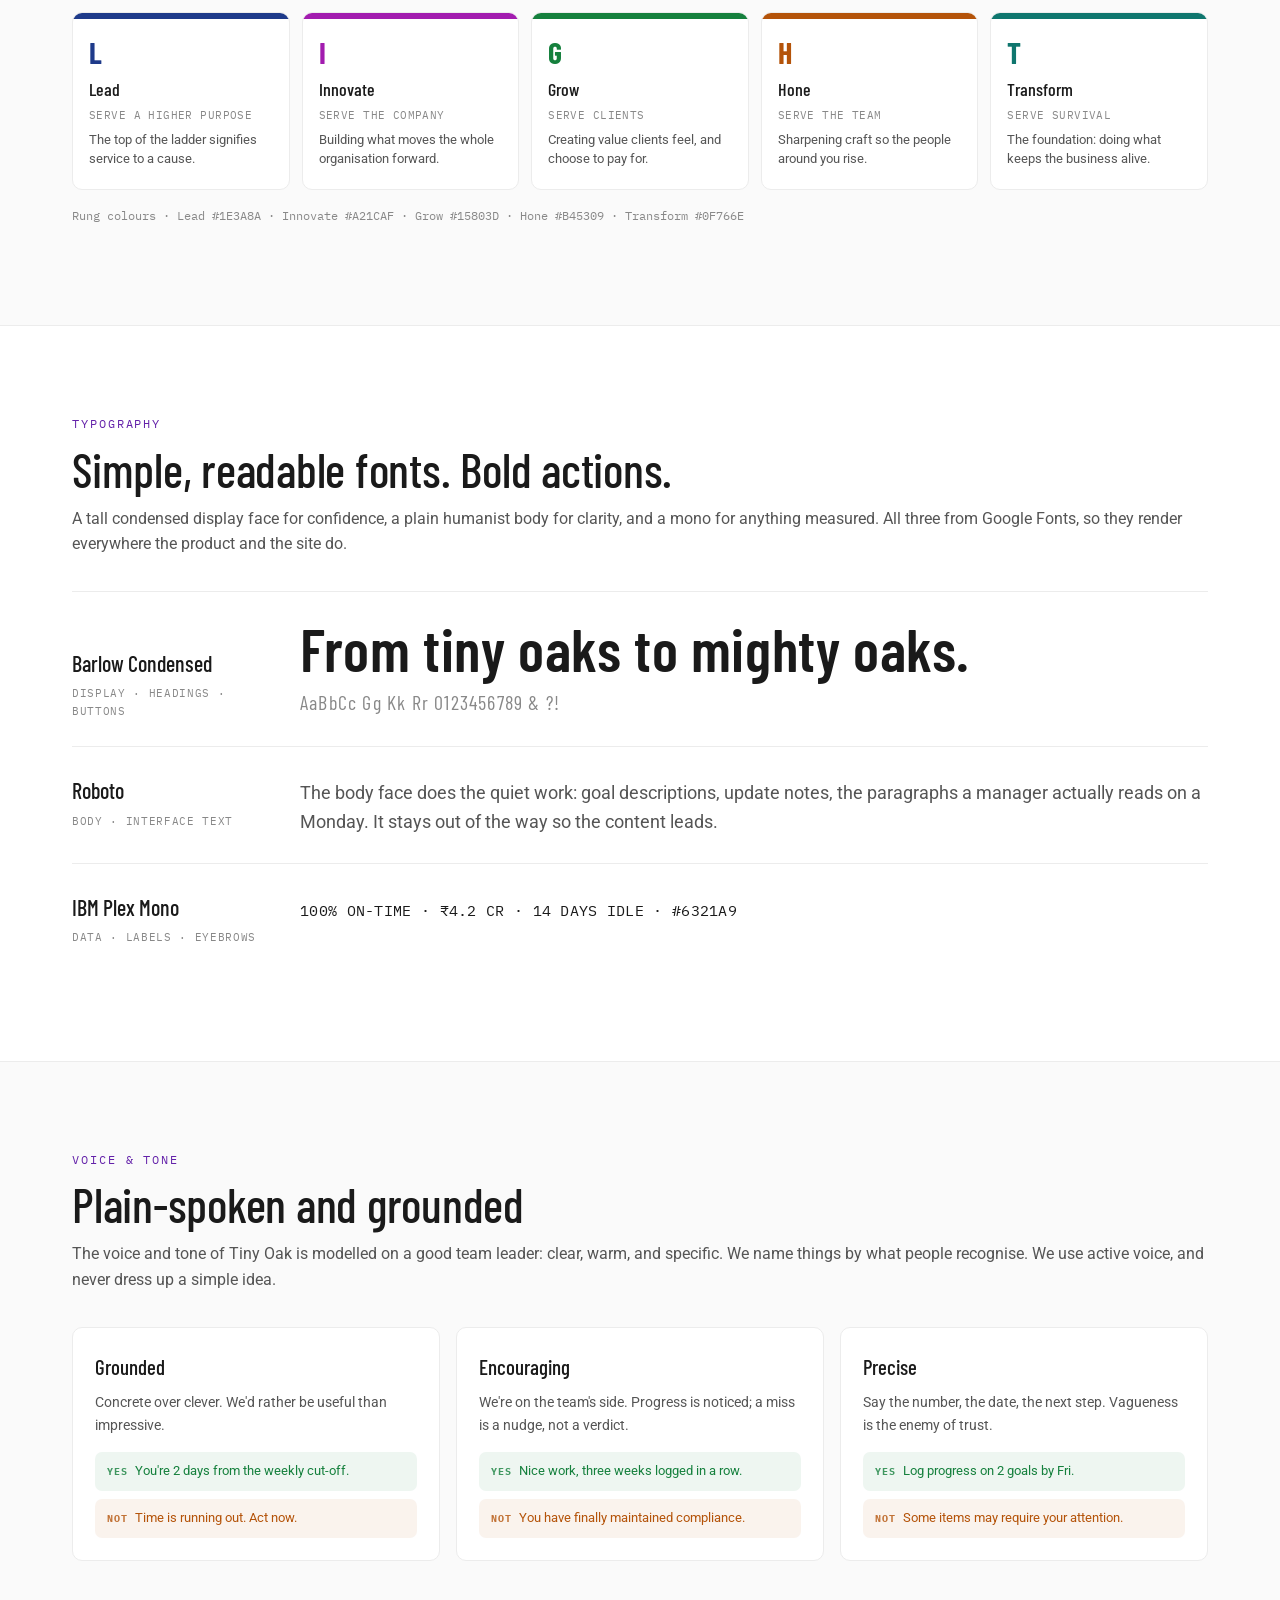
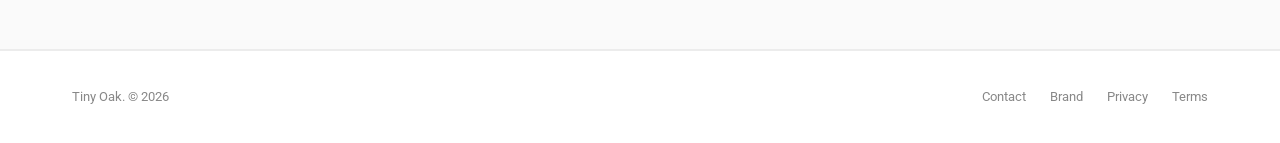
==== commit a9b561b4: "Brand page: fold in copy edits, in-page nav, balanced logo sizes - Apply the reviewed brand copy (le" ====
--- a/brand/index.html
+++ b/brand/index.html
@@ -77,8 +77,8 @@
   @media (max-width: 760px){ .logo-grid { grid-template-columns: 1fr; } }
   .logo-card { border: 1px solid var(--line); border-radius: 10px; background: #fff; padding: 40px 34px; display: grid; place-items: center; min-height: 200px; position: relative; }
   .logo-card.ink { background: var(--brand); border-color: var(--brand); }
-  .logo-card img.horiz { height: 46px; }
-  .logo-card img.mk { width: 88px; }
+  .logo-card img.horiz { height: 84px; width: auto; max-width: 88%; }
+  .logo-card img.mk { height: 84px; width: auto; }
   .logo-card .cap { position: absolute; left: 16px; bottom: 12px; font-family: var(--font-mono); font-size: 10.5px; letter-spacing: .08em; text-transform: uppercase; color: var(--faint); }
   .logo-card.ink .cap { color: #d9c6f2; }
   .rules { display: grid; grid-template-columns: 1fr 1fr; gap: 12px; margin-top: 20px; }
@@ -152,10 +152,12 @@
   <div class="wrap">
     <a href="/" class="logo" aria-label="Tiny Oak"><img src="/assets/tinyoak-logo-horizontal.svg" alt="Tiny Oak" class="logo-mark"></a>
     <nav class="nav-links">
-      <a href="/#framework" class="hide-sm">Framework</a>
-      <a href="/#how" class="hide-sm">How it works</a>
-      <a href="/#why" class="hide-sm">Why Tiny Oak</a>
-      <a href="/#contact" class="hide-sm">Contact</a>
+      <a href="#story" class="hide-sm">Story</a>
+      <a href="#logo" class="hide-sm">Logo</a>
+      <a href="#color" class="hide-sm">Colour</a>
+      <a href="#light" class="hide-sm">LIGHT</a>
+      <a href="#type" class="hide-sm">Type</a>
+      <a href="#voice" class="hide-sm">Voice</a>
       <a href="https://grow.thetinyoak.com/" class="nav-cta">Sign in</a>
     </nav>
   </div>
@@ -174,7 +176,7 @@
 </header>
 
 <section class="tight">
-  <div class="wrap"><p class="lede" data-reveal>A brand about growth you can watch happen: patient, deliberate, and built to last.</p></div>
+  <div class="wrap"><p class="lede" data-reveal>A brand about growth that is patient, deliberate, and built to last.</p></div>
 </section>
 
 <section id="story">
@@ -186,13 +188,13 @@
     </div>
     <div class="story" data-reveal>
       <div>
-        <p><strong>A review is not an event. It's a thread your team runs through the year.</strong> Goals set, progress logged, a conversation had: small, repeated acts that most tools make forgettable and Tiny Oak makes count.</p>
-        <p>Every mighty oak was once an acorn that held its ground. Tiny Oak is named for the beginning of that story, not the end: the small thing, tended on a rhythm, becoming something that leads.</p>
+        <p><strong>The Tiny Oak transforms reviews from events to sprints that your teams run through the year.</strong> Goals set, progress logged, timely flags: small, repeated acts that ensure shared success, and performance led growth.</p>
+        <p>Every mighty oak was once an acorn that held its ground. Tiny Oak is named for the beginning of that story: the small thing, tended on a rhythm, becoming something that leads.</p>
       </div>
       <div>
-        <p><span class="pullnum">01 ·</span> <strong>Small over sudden.</strong> We reward the habit, not the heroics. Consistency is the product.</p>
-        <p><span class="pullnum">02 ·</span> <strong>A thread, not an event.</strong> One cycle, three movements, continuous in between.</p>
-        <p><span class="pullnum">03 ·</span> <strong>Rooted, not rigid.</strong> Grounded and calm, never bureaucratic. Reviews that build leaders, not paperwork.</p>
+        <p><span class="pullnum">01 ·</span> We reward the habit, not the heroics. Consistency matters.</p>
+        <p><span class="pullnum">02 ·</span> Performance linked incentives &amp; flags converge with company goals to deliver a powerful system of accountability and deliberate growth.</p>
+        <p><span class="pullnum">03 ·</span> Continuous communication. A system that keeps you informed and ensures you succeed.</p>
       </div>
     </div>
   </div>
@@ -223,7 +225,6 @@
     <div class="sec-head" data-reveal>
       <div class="eyebrow">Colour</div>
       <h2>Royal purple on white</h2>
-      <p>One confident brand colour on a clean, bright ground. Purple carries every identity and interactive moment; a deep near-violet anchors the darker end, and the greys stay quiet so the content leads.</p>
     </div>
     <div class="swatches" data-reveal>
       <div class="sw"><div class="chipc" style="background:#6321A9"></div><div class="meta"><div class="nm">Tiny Oak Purple</div><div class="hx">#6321A9</div><div class="role">The brand. Links, primary actions, the mark, active state.</div></div></div>
@@ -258,11 +259,11 @@
       <p>Tiny Oak organises leadership growth around five levels, each defined by who it serves, from keeping the business alive to serving a higher purpose. Every goal maps to a rung, and each rung carries its own colour.</p>
     </div>
     <div class="light" data-reveal>
-      <div class="pillar"><div class="top" style="background:var(--lead)"></div><div class="body"><div class="lg" style="color:var(--lead)">L</div><div class="nm">Lead</div><div class="sv">Serving a higher purpose</div><div class="ds">The top of the ladder: leaders who serve something beyond themselves.</div></div></div>
-      <div class="pillar"><div class="top" style="background:var(--innovate)"></div><div class="body"><div class="lg" style="color:var(--innovate)">I</div><div class="nm">Innovate</div><div class="sv">Serving the company</div><div class="ds">Building what moves the whole organisation forward.</div></div></div>
-      <div class="pillar"><div class="top" style="background:var(--grow)"></div><div class="body"><div class="lg" style="color:var(--grow)">G</div><div class="nm">Grow</div><div class="sv">Serving clients</div><div class="ds">Creating value clients feel, and choose to pay for.</div></div></div>
-      <div class="pillar"><div class="top" style="background:var(--hone)"></div><div class="body"><div class="lg" style="color:var(--hone)">H</div><div class="nm">Hone</div><div class="sv">Serving the team</div><div class="ds">Sharpening craft so the people around you rise.</div></div></div>
-      <div class="pillar"><div class="top" style="background:var(--transform)"></div><div class="body"><div class="lg" style="color:var(--transform)">T</div><div class="nm">Transform</div><div class="sv">Serving survival</div><div class="ds">The foundation: doing what keeps the business alive.</div></div></div>
+      <div class="pillar"><div class="top" style="background:var(--lead)"></div><div class="body"><div class="lg" style="color:var(--lead)">L</div><div class="nm">Lead</div><div class="sv">Serve a higher purpose</div><div class="ds">The top of the ladder signifies service to a cause.</div></div></div>
+      <div class="pillar"><div class="top" style="background:var(--innovate)"></div><div class="body"><div class="lg" style="color:var(--innovate)">I</div><div class="nm">Innovate</div><div class="sv">Serve the company</div><div class="ds">Building what moves the whole organisation forward.</div></div></div>
+      <div class="pillar"><div class="top" style="background:var(--grow)"></div><div class="body"><div class="lg" style="color:var(--grow)">G</div><div class="nm">Grow</div><div class="sv">Serve clients</div><div class="ds">Creating value clients feel, and choose to pay for.</div></div></div>
+      <div class="pillar"><div class="top" style="background:var(--hone)"></div><div class="body"><div class="lg" style="color:var(--hone)">H</div><div class="nm">Hone</div><div class="sv">Serve the team</div><div class="ds">Sharpening craft so the people around you rise.</div></div></div>
+      <div class="pillar"><div class="top" style="background:var(--transform)"></div><div class="body"><div class="lg" style="color:var(--transform)">T</div><div class="nm">Transform</div><div class="sv">Serve survival</div><div class="ds">The foundation: doing what keeps the business alive.</div></div></div>
     </div>
     <p class="mono" style="font-family:var(--font-mono);font-size:12px;color:var(--faint);margin-top:16px" data-reveal>Rung colours · Lead #1E3A8A · Innovate #A21CAF · Grow #15803D · Hone #B45309 · Transform #0F766E</p>
   </div>
@@ -272,7 +273,7 @@
   <div class="wrap">
     <div class="sec-head" data-reveal>
       <div class="eyebrow">Typography</div>
-      <h2>Three voices, one system</h2>
+      <h2>Simple, readable fonts. Bold actions.</h2>
       <p>A tall condensed display face for confidence, a plain humanist body for clarity, and a mono for anything measured. All three from Google Fonts, so they render everywhere the product and the site do.</p>
     </div>
     <div data-reveal>
@@ -297,7 +298,7 @@
     <div class="sec-head" data-reveal>
       <div class="eyebrow">Voice &amp; tone</div>
       <h2>Plain-spoken and grounded</h2>
-      <p>Write like a good manager talks: clear, warm, and specific. We name things by what people recognise, use active voice, and never dress up a simple idea. British spelling throughout.</p>
+      <p>The voice and tone of Tiny Oak is modelled on a good team leader: clear, warm, and specific. We name things by what people recognise. We use active voice, and never dress up a simple idea.</p>
     </div>
     <div class="voice" data-reveal>
       <div class="vcard"><h3>Grounded</h3><p>Concrete over clever. We'd rather be useful than impressive.</p><div class="vs"><div class="y"><b>Yes</b>You're 2 days from the weekly cut-off.</div><div class="n"><b>Not</b>Time is running out. Act now.</div></div></div>
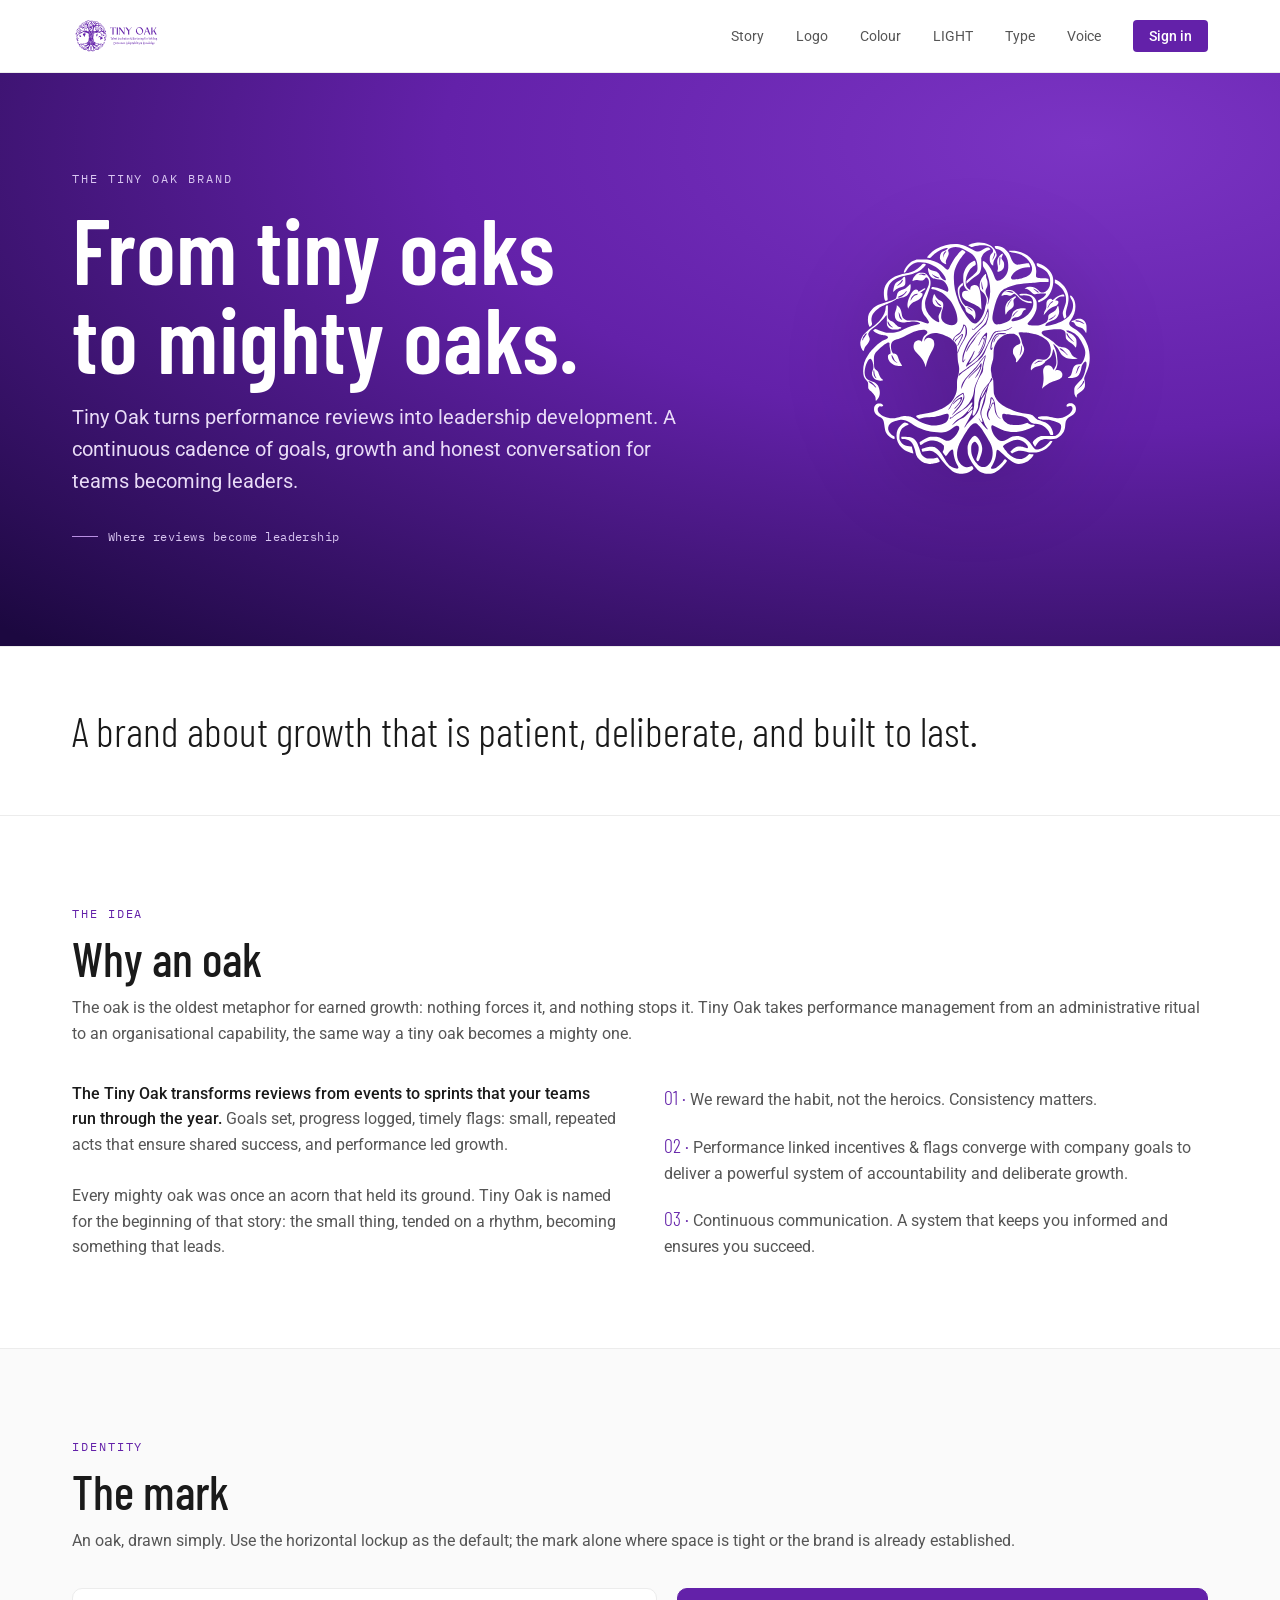
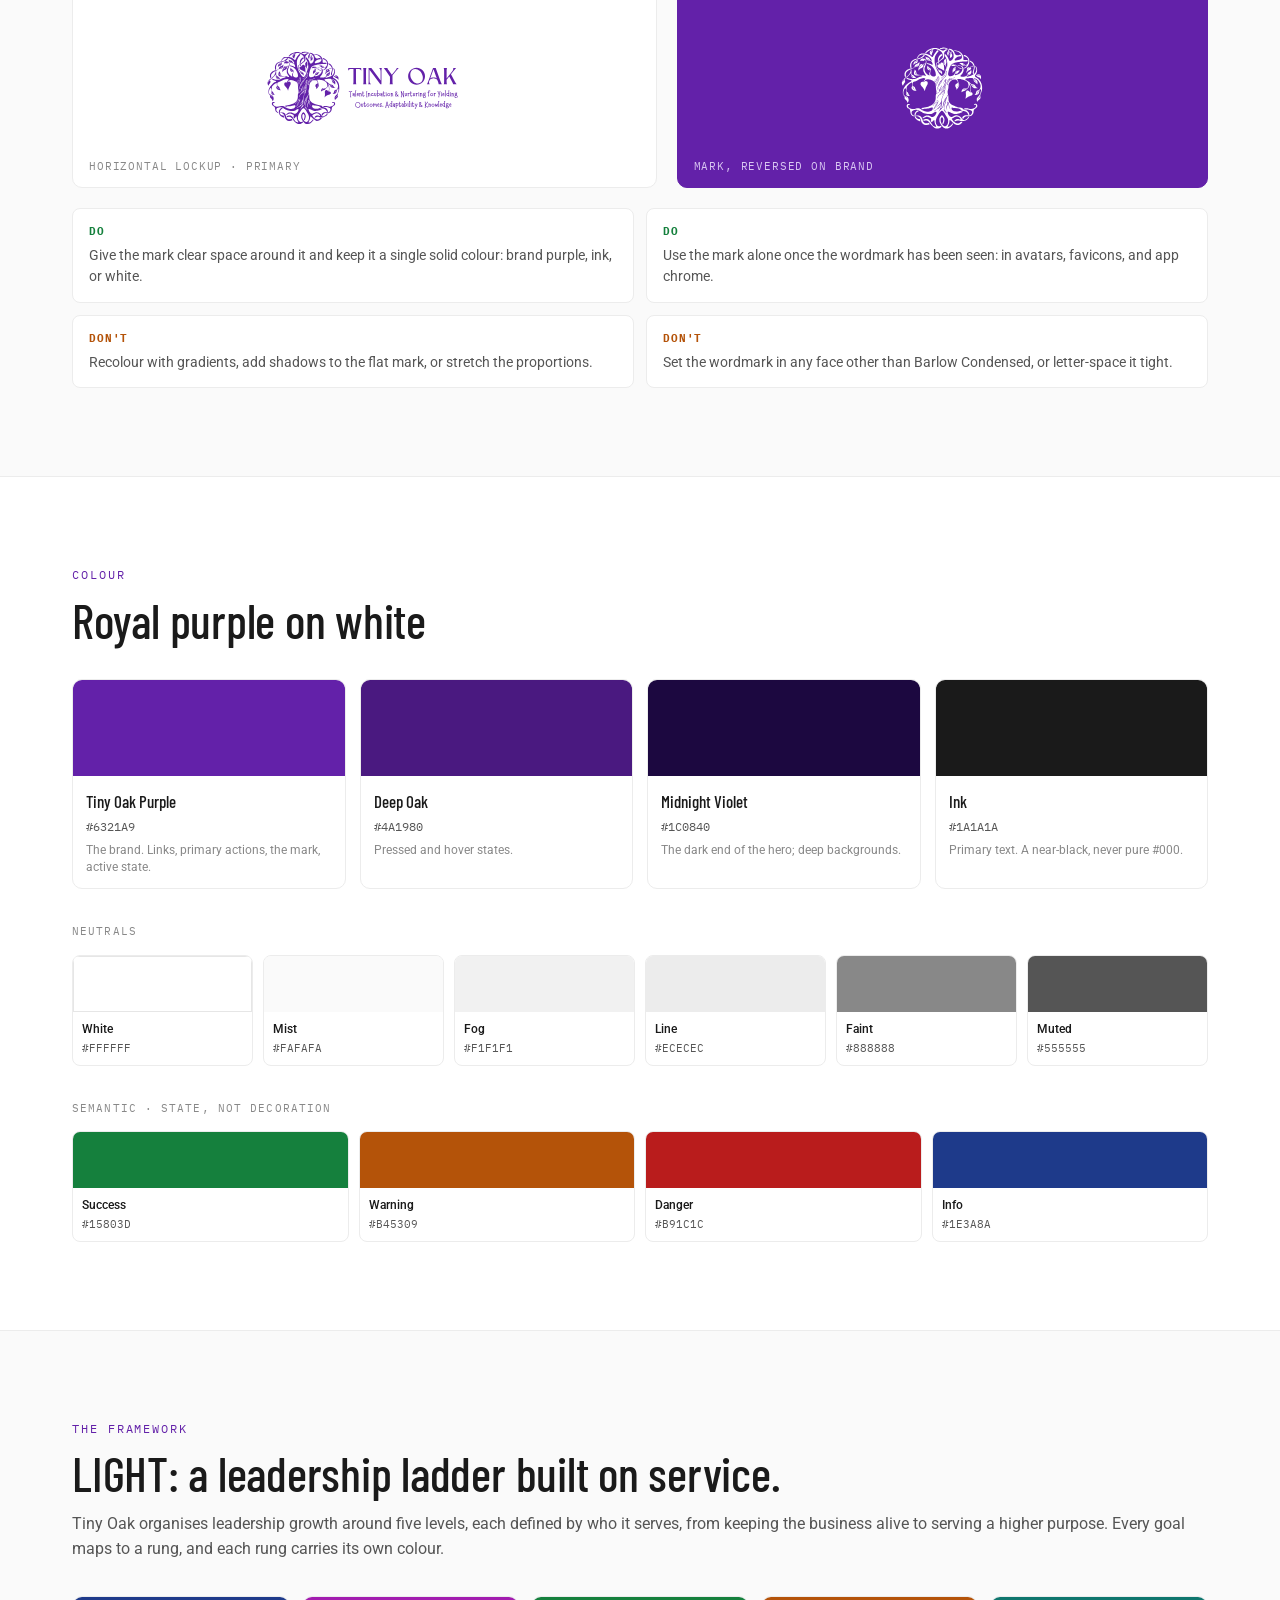
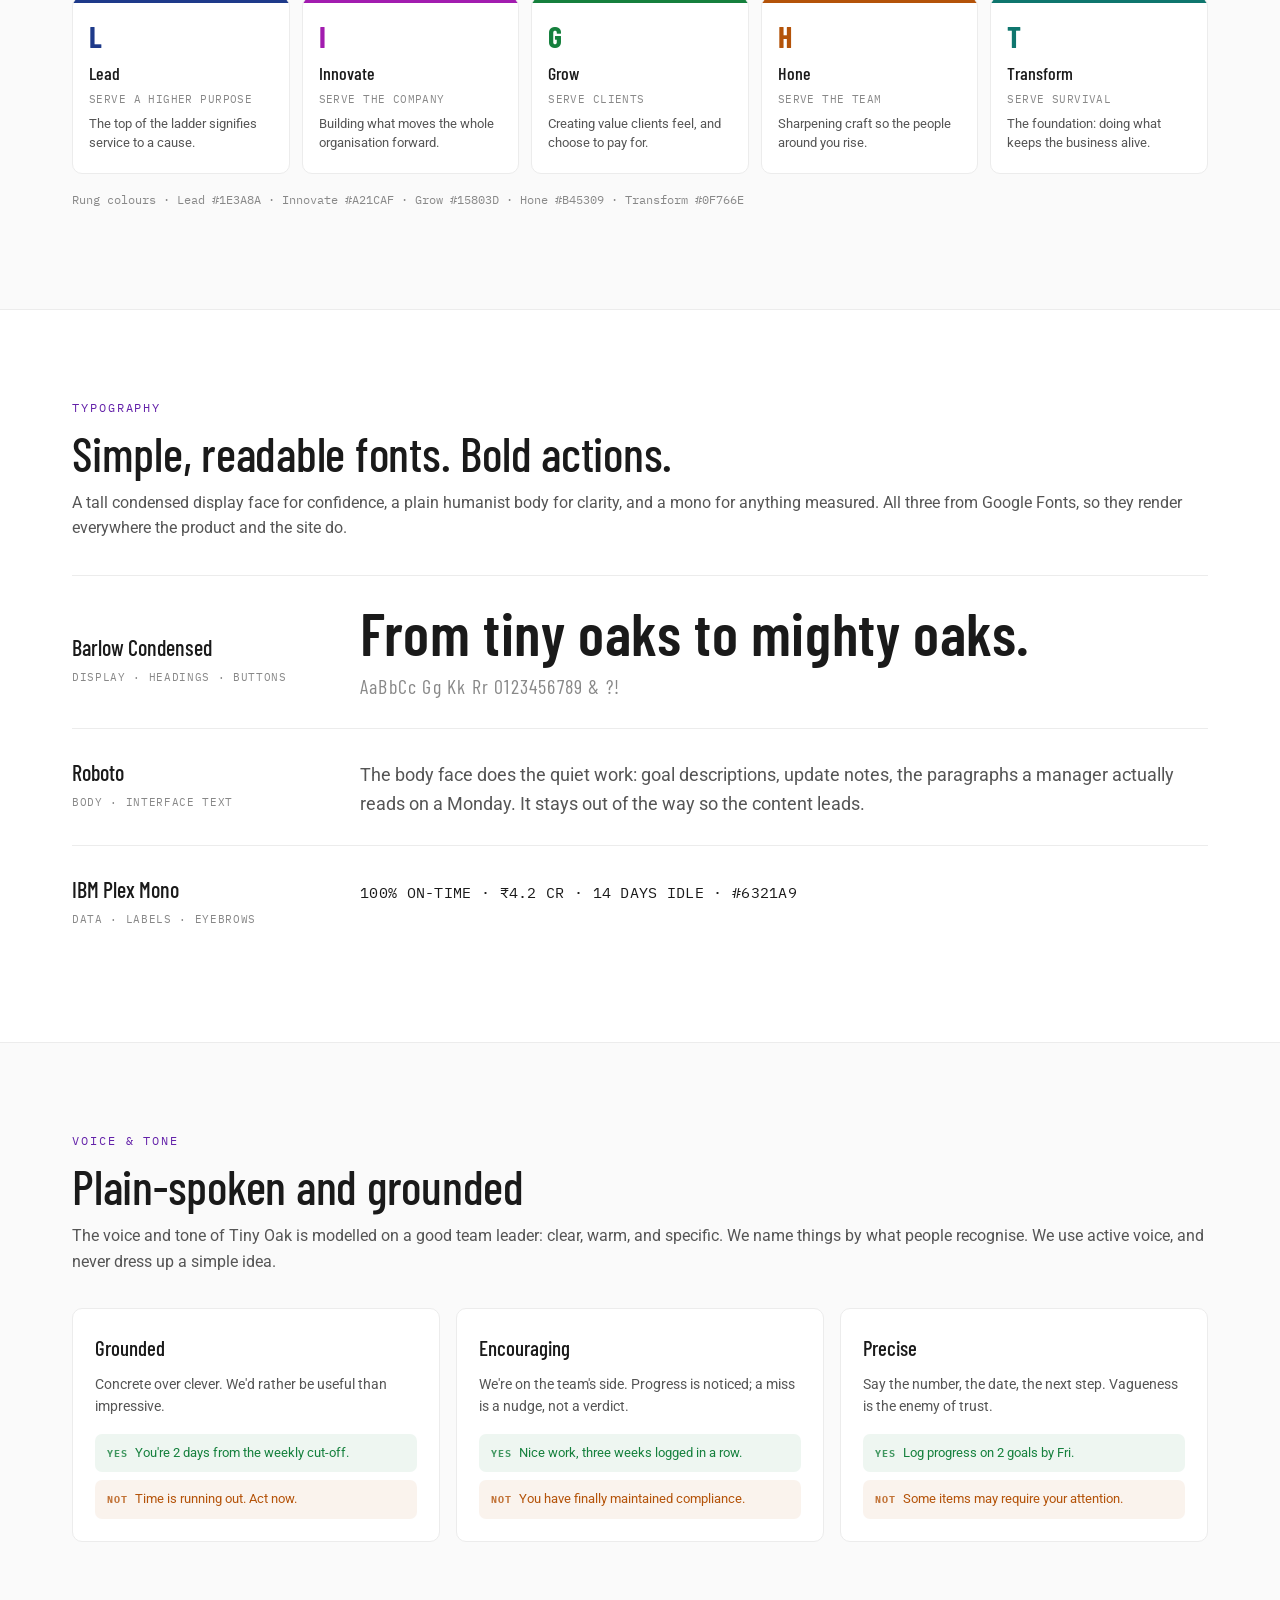
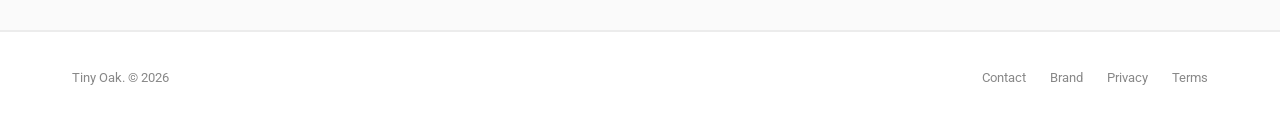
==== commit c3da3d1a: "Brand/landing: real favicon, fix Type label wrap + Idea column alignment - Replace favicon.svg with " ====
--- a/brand/index.html
+++ b/brand/index.html
@@ -66,9 +66,10 @@
   .hero-tag span { width: 26px; height: 1px; background: #b98fe4; }
 
   /* ---------- Story ---------- */
-  .story { display: grid; grid-template-columns: 1fr 1fr; gap: 48px; align-items: start; }
-  @media (max-width: 760px){ .story { grid-template-columns: 1fr; gap: 24px; } }
-  .story p { margin: 0 0 16px; color: var(--muted); }
+  .story { display: grid; grid-template-columns: 1fr 1fr; gap: 48px; align-items: stretch; }
+  @media (max-width: 760px){ .story { grid-template-columns: 1fr; gap: 24px; } .story > div { justify-content: flex-start !important; } }
+  .story > div { display: flex; flex-direction: column; justify-content: space-between; gap: 16px; }
+  .story p { margin: 0; color: var(--muted); }
   .story p strong { color: var(--ink); font-weight: 500; }
   .pullnum { font-family: var(--font-display); font-weight: 300; font-size: 20px; color: var(--brand); }
 
@@ -113,7 +114,8 @@
   .pillar .ds { font-size: 13px; color: var(--muted); margin-top: 8px; line-height: 1.45; }
 
   /* ---------- Type ---------- */
-  .type-row { border-top: 1px solid var(--line); padding: 26px 0; display: grid; grid-template-columns: 200px 1fr; gap: 28px; align-items: baseline; }
+  .type-row { border-top: 1px solid var(--line); padding: 26px 0; display: grid; grid-template-columns: 260px 1fr; gap: 28px; align-items: baseline; }
+  .type-meta .role { white-space: nowrap; }
   @media (max-width: 720px){ .type-row { grid-template-columns: 1fr; gap: 10px; } }
   .type-meta .fn { font-family: var(--font-display); font-weight: 500; font-size: 22px; }
   .type-meta .role { font-family: var(--font-mono); font-size: 11px; letter-spacing: .06em; text-transform: uppercase; color: var(--faint); margin-top: 4px; }
